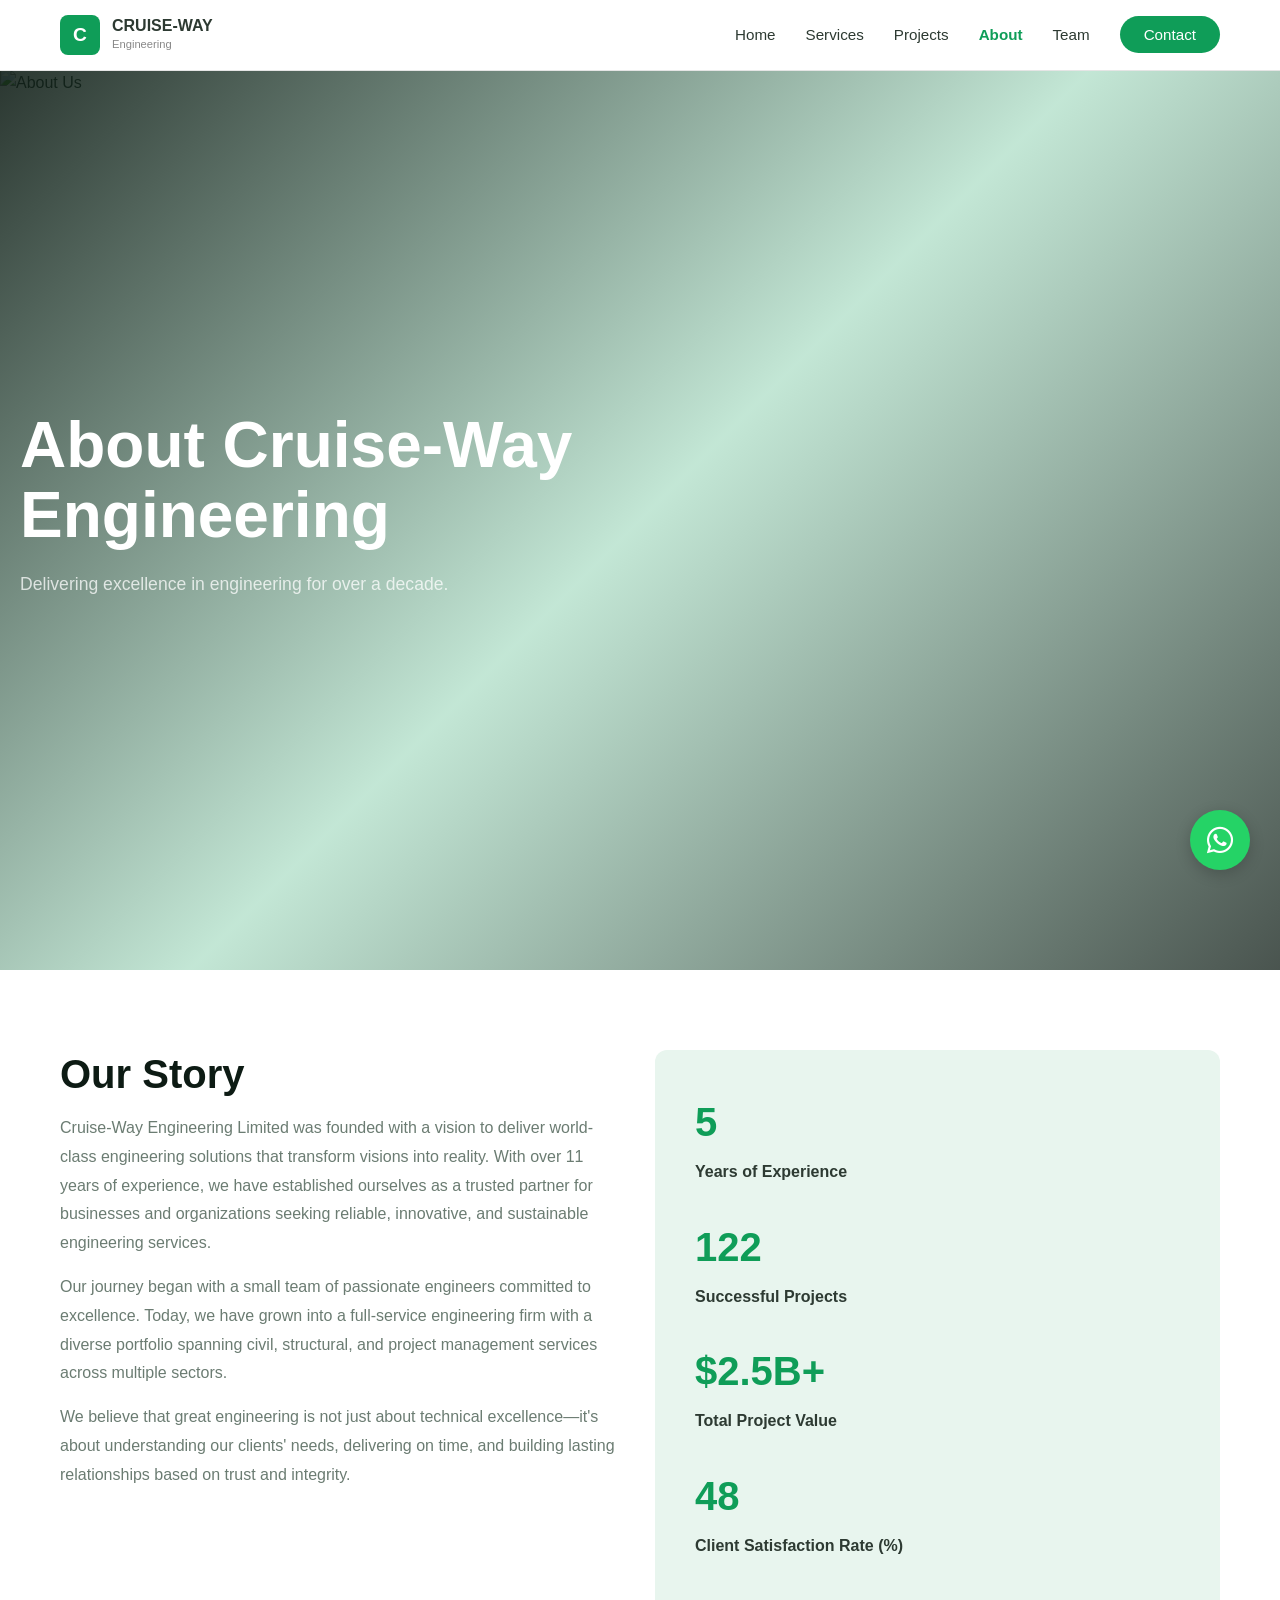
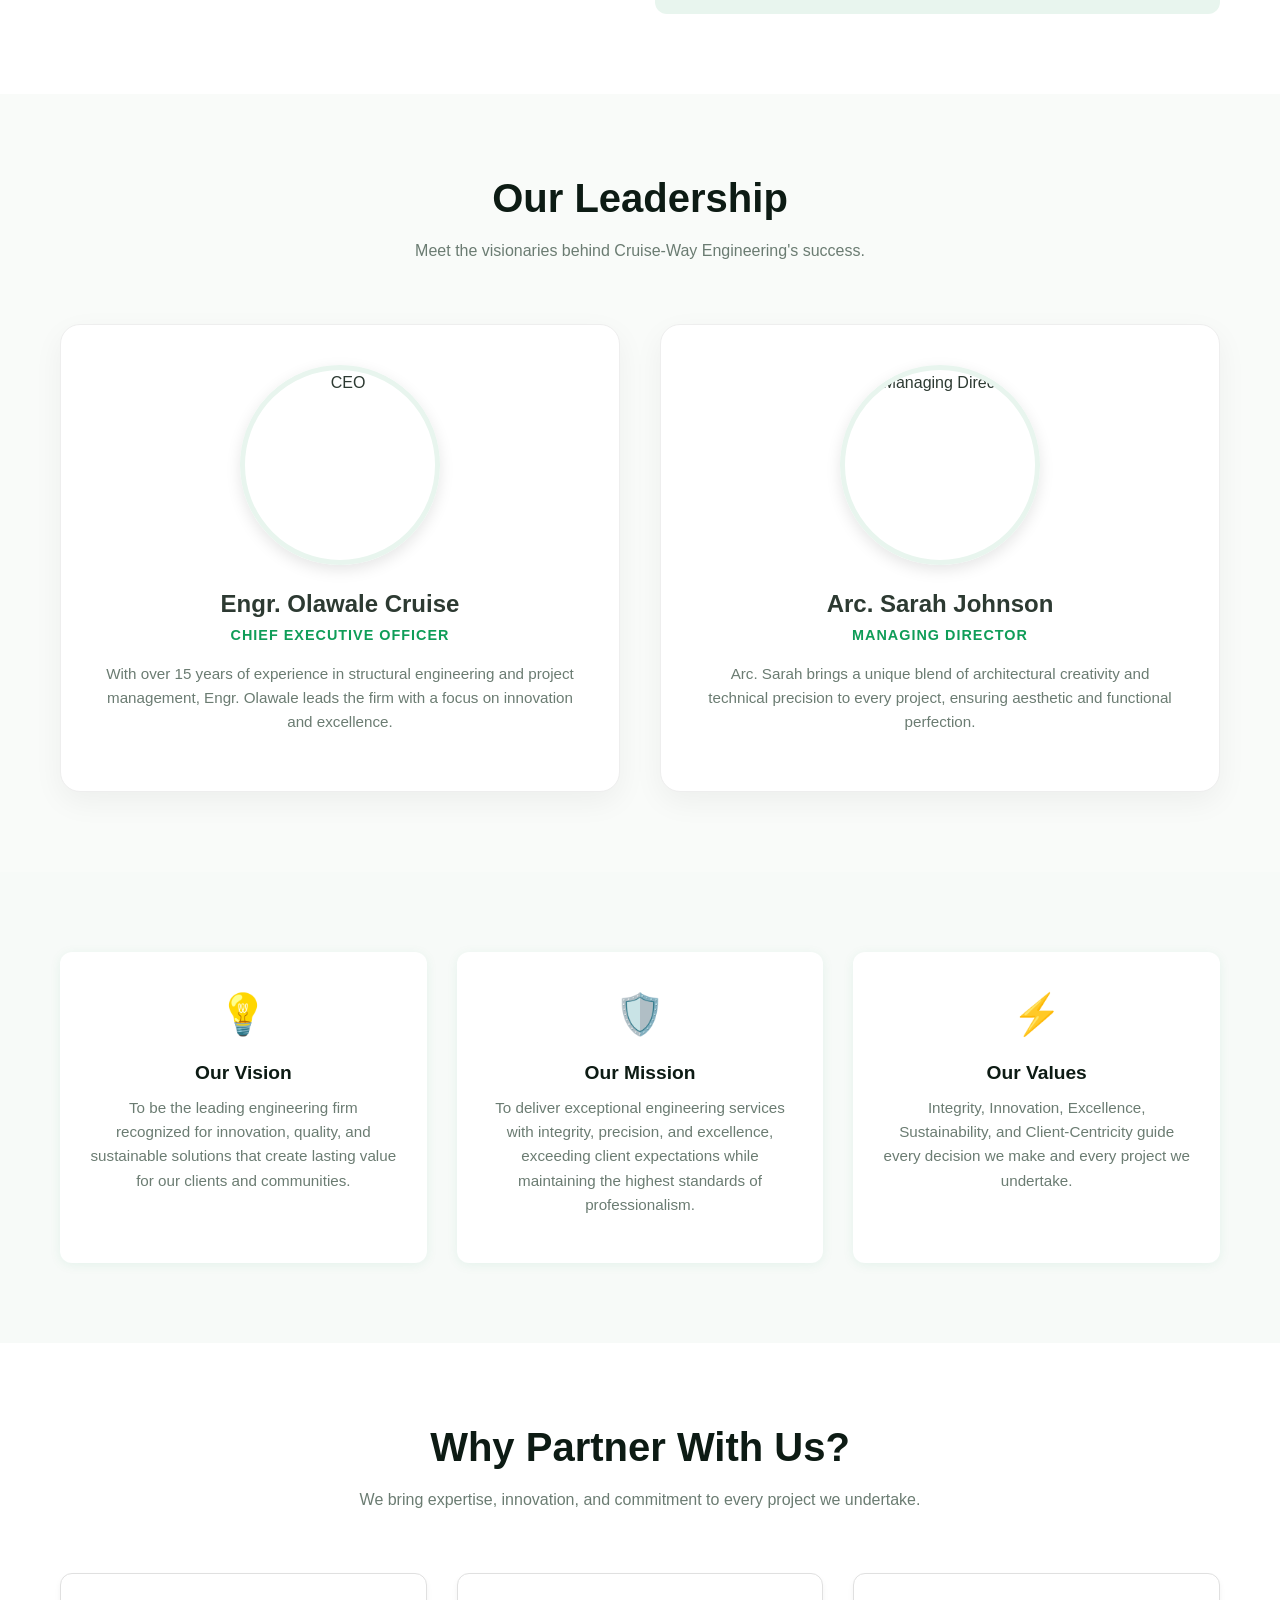
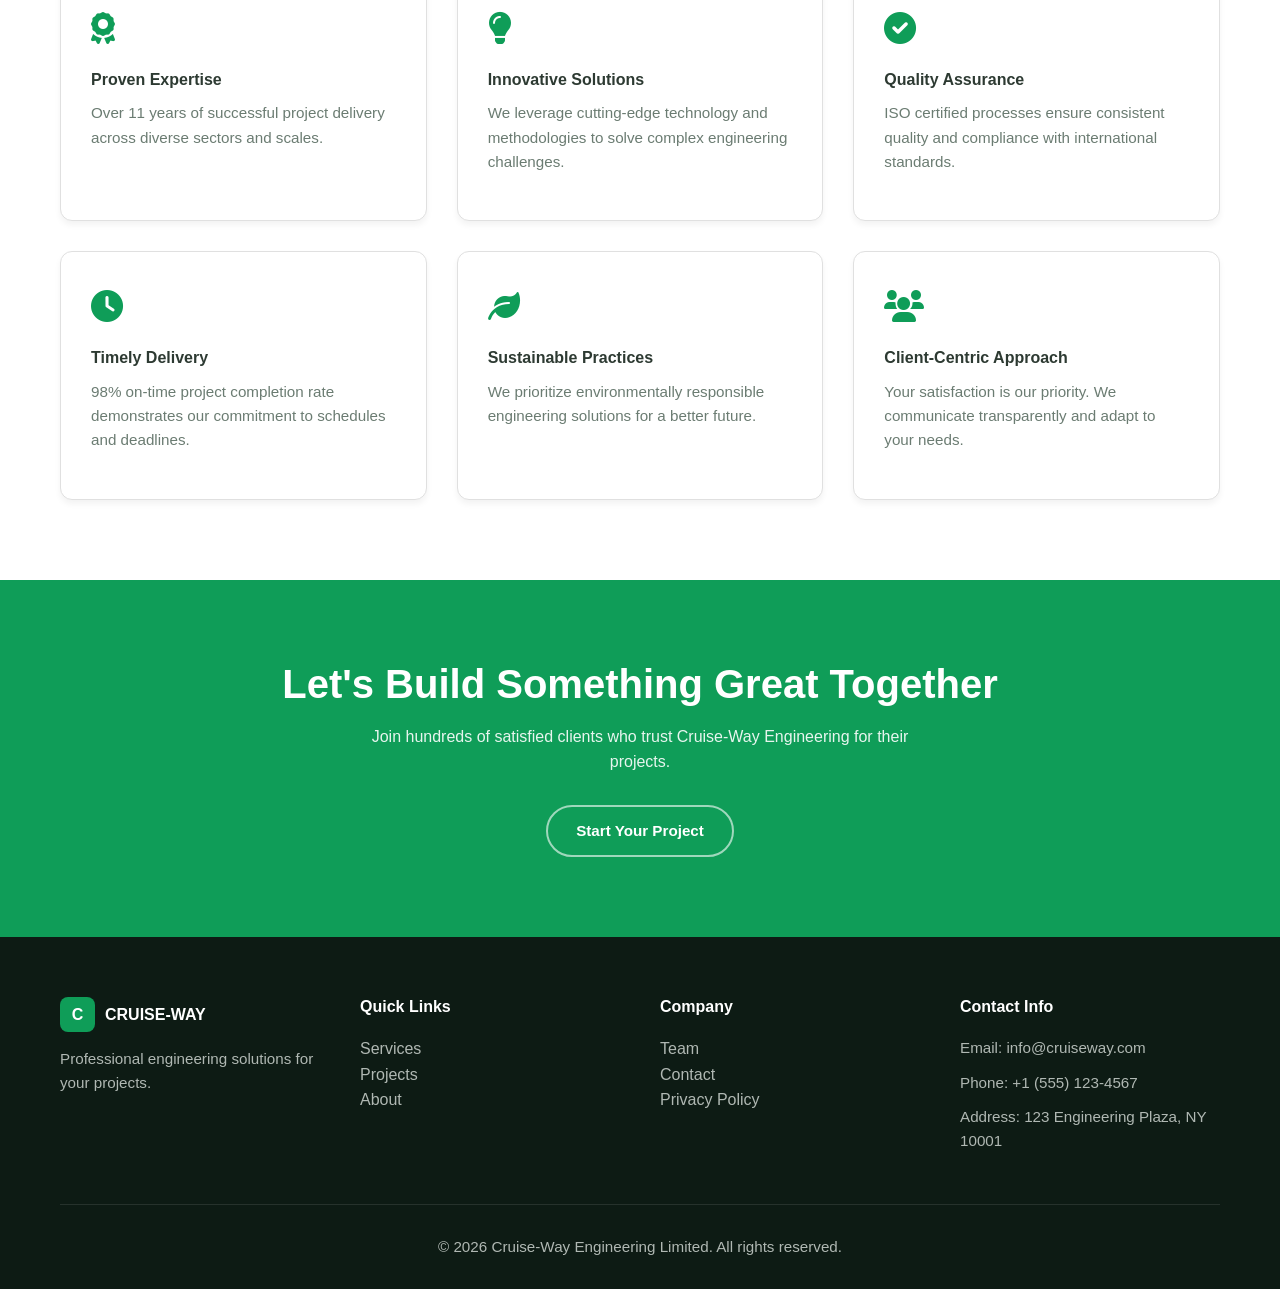
==== about.html @ f3ef209e "add all" ====
<!DOCTYPE html>
<html lang="en">
<head>
  <meta charset="UTF-8">
  <meta name="viewport" content="width=device-width, initial-scale=1.0">
  <title>About Us - Cruise-Way Engineering</title>
  <link rel="stylesheet" href="style.css">
  <link rel="stylesheet" href="https://cdnjs.cloudflare.com/ajax/libs/font-awesome/6.0.0/css/all.min.css">
</head>
<body>
  <!-- NAVIGATION -->
  <nav>
    <div class="nav-container">
      <a href="index.html" class="nav-logo">
        <div class="logo-icon">C</div>
        <div class="logo-text">
          <h1>CRUISE-WAY</h1>
          <p>Engineering</p>
        </div>
      </a>
      
      <ul class="nav-links">
        <li><a href="index.html">Home</a></li>
        <li><a href="services.html">Services</a></li>
        <li><a href="projects.html">Projects</a></li>
        <li><a href="about.html">About</a></li>
        <li><a href="team.html">Team</a></li>
        <li><a href="contact.html" class="nav-cta">Contact</a></li>
      </ul>
      
      <button class="hamburger" aria-label="Menu">
        <span></span>
        <span></span>
        <span></span>
      </button>
    </div>
  </nav>

  <!-- HERO SECTION -->
  <section class="hero">
    <div class="hero-bg">
      <img src="https://d2xsxph8kpxj0f.cloudfront.net/310519663644207465/RPS8XFUZNUNa3zuYyWGqnj/about-us-background-THTn2reFq2tScmkQJRFesG.webp" alt="About Us" class="hero-img">
      <div class="hero-overlay"></div>
    </div>
    
    <div class="hero-content animate-on-scroll fade-in">
      <h1 class="hero-title">About Cruise-Way Engineering</h1>
      <p class="hero-subtitle">Delivering excellence in engineering for over a decade.</p>
    </div>
  </section>

  <!-- COMPANY STORY -->
  <section class="bg-white">
    <div class="container">
      <div class="grid-2">
        <div class="animate-on-scroll slide-left">
          <h2 class="section-title">Our Story</h2>
          <p style="color: #6b7c72; line-height: 1.8; margin-bottom: 15px;">Cruise-Way Engineering Limited was founded with a vision to deliver world-class engineering solutions that transform visions into reality. With over 11 years of experience, we have established ourselves as a trusted partner for businesses and organizations seeking reliable, innovative, and sustainable engineering services.</p>
          
          <p style="color: #6b7c72; line-height: 1.8; margin-bottom: 15px;">Our journey began with a small team of passionate engineers committed to excellence. Today, we have grown into a full-service engineering firm with a diverse portfolio spanning civil, structural, and project management services across multiple sectors.</p>
          
          <p style="color: #6b7c72; line-height: 1.8;">We believe that great engineering is not just about technical excellence—it's about understanding our clients' needs, delivering on time, and building lasting relationships based on trust and integrity.</p>
        </div>
        
        <div class="animate-on-scroll slide-right" style="background-color: #e8f5ee; padding: 40px; border-radius: 12px;">
          <div style="margin-bottom: 30px;">
            <div class="counter" data-target="11" style="font-size: 2.5rem; font-weight: 900; color: #0f9d58; margin-bottom: 5px;">0</div>
            <p style="color: #2d3a32; font-weight: 600;">Years of Experience</p>
          </div>
          
          <div style="margin-bottom: 30px;">
            <div class="counter" data-target="250" style="font-size: 2.5rem; font-weight: 900; color: #0f9d58; margin-bottom: 5px;">0</div>
            <p style="color: #2d3a32; font-weight: 600;">Successful Projects</p>
          </div>
          
          <div style="margin-bottom: 30px;">
            <div style="font-size: 2.5rem; font-weight: 900; color: #0f9d58; margin-bottom: 5px;">$2.5B+</div>
            <p style="color: #2d3a32; font-weight: 600;">Total Project Value</p>
          </div>
          
          <div>
            <div class="counter" data-target="100" style="font-size: 2.5rem; font-weight: 900; color: #0f9d58; margin-bottom: 5px;">0</div>
            <p style="color: #2d3a32; font-weight: 600;">Client Satisfaction Rate (%)</p>
          </div>
        </div>
      </div>
    </div>
  </section>

  <!-- CEO SECTION -->
  <section class="ceo-section">
    <div class="container">
      <div class="section-header animate-on-scroll fade-in">
        <h2 class="section-title">Our Leadership</h2>
        <p class="section-desc">Meet the visionaries behind Cruise-Way Engineering's success.</p>
      </div>
      
      <div class="ceo-grid">
        <!-- CEO 1 -->
        <div class="ceo-card animate-on-scroll zoom-in">
          <div class="ceo-image-container">
            <img src="https://images.unsplash.com/photo-1560250097-0b93528c311a?w=400&q=80" alt="CEO">
          </div>
          <h3 class="ceo-name">Engr. Olawale Cruise</h3>
          <p class="ceo-title">Chief Executive Officer</p>
          <p class="ceo-bio">With over 15 years of experience in structural engineering and project management, Engr. Olawale leads the firm with a focus on innovation and excellence.</p>
        </div>
        
        <!-- CEO 2 / Managing Director -->
        <div class="ceo-card animate-on-scroll zoom-in">
          <div class="ceo-image-container">
            <img src="https://images.unsplash.com/photo-1573496359142-b8d87734a5a2?w=400&q=80" alt="Managing Director">
          </div>
          <h3 class="ceo-name">Arc. Sarah Johnson</h3>
          <p class="ceo-title">Managing Director</p>
          <p class="ceo-bio">Arc. Sarah brings a unique blend of architectural creativity and technical precision to every project, ensuring aesthetic and functional perfection.</p>
        </div>
      </div>
    </div>
  </section>

  <!-- MISSION & VISION -->
  <section class="bg-light">
    <div class="container">
      <div class="grid-3">
        <div class="card animate-on-scroll fade-in">
          <div style="padding: 30px; text-align: center;">
            <div style="font-size: 2.5rem; margin-bottom: 15px;">💡</div>
            <h3 class="card-title">Our Vision</h3>
            <p class="card-text">To be the leading engineering firm recognized for innovation, quality, and sustainable solutions that create lasting value for our clients and communities.</p>
          </div>
        </div>
        
        <div class="card animate-on-scroll fade-in">
          <div style="padding: 30px; text-align: center;">
            <div style="font-size: 2.5rem; margin-bottom: 15px;">🛡️</div>
            <h3 class="card-title">Our Mission</h3>
            <p class="card-text">To deliver exceptional engineering services with integrity, precision, and excellence, exceeding client expectations while maintaining the highest standards of professionalism.</p>
          </div>
        </div>
        
        <div class="card animate-on-scroll fade-in">
          <div style="padding: 30px; text-align: center;">
            <div style="font-size: 2.5rem; margin-bottom: 15px;">⚡</div>
            <h3 class="card-title">Our Values</h3>
            <p class="card-text">Integrity, Innovation, Excellence, Sustainability, and Client-Centricity guide every decision we make and every project we undertake.</p>
          </div>
        </div>
      </div>
    </div>
  </section>

  <!-- WHY PARTNER WITH US -->
  <section class="bg-white">
    <div class="container">
      <div class="section-header animate-on-scroll fade-in">
        <h2 class="section-title">Why Partner With Us?</h2>
        <p class="section-desc">We bring expertise, innovation, and commitment to every project we undertake.</p>
      </div>
      
      <div class="grid-3">
        <div class="partner-card animate-on-scroll fade-in">
          <div class="partner-icon"><i class="fas fa-award"></i></div>
          <h4 style="font-weight: 600; margin-bottom: 12px;">Proven Expertise</h4>
          <p style="color: #6b7c72; font-size: 0.95rem;">Over 11 years of successful project delivery across diverse sectors and scales.</p>
        </div>
        
        <div class="partner-card animate-on-scroll fade-in">
          <div class="partner-icon"><i class="fas fa-lightbulb"></i></div>
          <h4 style="font-weight: 600; margin-bottom: 12px;">Innovative Solutions</h4>
          <p style="color: #6b7c72; font-size: 0.95rem;">We leverage cutting-edge technology and methodologies to solve complex engineering challenges.</p>
        </div>
        
        <div class="partner-card animate-on-scroll fade-in">
          <div class="partner-icon"><i class="fas fa-check-circle"></i></div>
          <h4 style="font-weight: 600; margin-bottom: 12px;">Quality Assurance</h4>
          <p style="color: #6b7c72; font-size: 0.95rem;">ISO certified processes ensure consistent quality and compliance with international standards.</p>
        </div>
        
        <div class="partner-card animate-on-scroll fade-in">
          <div class="partner-icon"><i class="fas fa-clock"></i></div>
          <h4 style="font-weight: 600; margin-bottom: 12px;">Timely Delivery</h4>
          <p style="color: #6b7c72; font-size: 0.95rem;">98% on-time project completion rate demonstrates our commitment to schedules and deadlines.</p>
        </div>
        
        <div class="partner-card animate-on-scroll fade-in">
          <div class="partner-icon"><i class="fas fa-leaf"></i></div>
          <h4 style="font-weight: 600; margin-bottom: 12px;">Sustainable Practices</h4>
          <p style="color: #6b7c72; font-size: 0.95rem;">We prioritize environmentally responsible engineering solutions for a better future.</p>
        </div>
        
        <div class="partner-card animate-on-scroll fade-in">
          <div class="partner-icon"><i class="fas fa-users"></i></div>
          <h4 style="font-weight: 600; margin-bottom: 12px;">Client-Centric Approach</h4>
          <p style="color: #6b7c72; font-size: 0.95rem;">Your satisfaction is our priority. We communicate transparently and adapt to your needs.</p>
        </div>
      </div>
    </div>
  </section>

  <!-- CTA SECTION -->
  <section class="bg-green text-white">
    <div class="container text-center animate-on-scroll zoom-in">
      <h2 class="section-title" style="color: #ffffff;">Let's Build Something Great Together</h2>
      <p class="section-desc" style="color: rgba(255, 255, 255, 0.9); margin-bottom: 30px;">Join hundreds of satisfied clients who trust Cruise-Way Engineering for their projects.</p>
      <a href="contact.html" class="btn btn-outline">Start Your Project</a>
    </div>
  </section>

  <!-- FOOTER -->
  <footer>
    <div class="container">
      <div class="footer-grid">
        <div>
          <div style="display: flex; align-items: center; gap: 10px; margin-bottom: 15px;">
            <div class="logo-icon" style="width: 35px; height: 35px; font-size: 1rem;">C</div>
            <span style="font-weight: 700; color: #ffffff;">CRUISE-WAY</span>
          </div>
          <p>Professional engineering solutions for your projects.</p>
        </div>
        
        <div>
          <h4>Quick Links</h4>
          <ul style="list-style: none;">
            <li><a href="services.html">Services</a></li>
            <li><a href="projects.html">Projects</a></li>
            <li><a href="about.html">About</a></li>
          </ul>
        </div>
        
        <div>
          <h4>Company</h4>
          <ul style="list-style: none;">
            <li><a href="team.html">Team</a></li>
            <li><a href="contact.html">Contact</a></li>
            <li><a href="#">Privacy Policy</a></li>
          </ul>
        </div>
        
        <div>
          <h4>Contact Info</h4>
          <p>Email: info@cruiseway.com</p>
          <p>Phone: +1 (555) 123-4567</p>
          <p>Address: 123 Engineering Plaza, NY 10001</p>
        </div>
      </div>
      
      <div class="footer-divider">
        <p>&copy; 2026 Cruise-Way Engineering Limited. All rights reserved.</p>
      </div>
    </div>
  </footer>

  <!-- WhatsApp Floating Button -->
  <a href="https://wa.me/2348000000000" class="whatsapp-float" target="_blank">
    <i class="fab fa-whatsapp"></i>
  </a>

  <script src="script.js"></script>
</body>
</html>
---- style.css ----
/* ========================================
   CRUISE-WAY ENGINEERING - MAIN STYLESHEET
   Responsive Design - No :root selectors
   ======================================== */

* {
  margin: 0;
  padding: 0;
  box-sizing: border-box;
}

html {
  scroll-behavior: smooth;
  font-size: 16px;
}

body {
  font-family: 'Segoe UI', Tahoma, Geneva, Verdana, sans-serif;
  color: #2d3a32;
  background-color: #ffffff;
  line-height: 1.6;
  overflow-x: hidden;
}

/* ========================================
   TYPOGRAPHY
   ======================================== */

h1, h2, h3, h4, h5, h6 {
  font-weight: 700;
  line-height: 1.2;
}

h1 {
  font-size: 3.5rem;
}

h2 {
  font-size: 2.5rem;
}

h3 {
  font-size: 1.5rem;
}

p {
  margin-bottom: 1rem;
}

a {
  text-decoration: none;
  color: inherit;
  transition: color 0.3s ease;
}

/* ========================================
   RESPONSIVE TYPOGRAPHY
   ======================================== */

@media (max-width: 768px) {
  h1 {
    font-size: 2.5rem;
  }
  
  h2 {
    font-size: 1.8rem;
  }
  
  h3 {
    font-size: 1.2rem;
  }
}

@media (max-width: 480px) {
  h1 {
    font-size: 1.8rem;
  }
  
  h2 {
    font-size: 1.4rem;
  }
  
  h3 {
    font-size: 1rem;
  }
}

/* ========================================
   CONTAINER & LAYOUT
   ======================================== */

.container {
  max-width: 1200px;
  margin: 0 auto;
  padding: 0 20px;
}

@media (max-width: 768px) {
  .container {
    padding: 0 15px;
  }
}

@media (max-width: 480px) {
  .container {
    padding: 0 10px;
  }
}

/* ========================================
   NAVIGATION
   ======================================== */

nav {
  position: fixed;
  top: 0;
  left: 0;
  right: 0;
  z-index: 1000;
  background-color: rgba(255, 255, 255, 0.95);
  backdrop-filter: blur(10px);
  border-bottom: 1px solid #e5e5e5;
  padding: 0;
}

.nav-container {
  max-width: 1200px;
  margin: 0 auto;
  padding: 0 20px;
  display: flex;
  justify-content: space-between;
  align-items: center;
  height: 70px;
}

.nav-logo {
  display: flex;
  align-items: center;
  gap: 12px;
  cursor: pointer;
  text-decoration: none;
  color: inherit;
}

.logo-icon {
  width: 40px;
  height: 40px;
  background-color: #0f9d58;
  color: #ffffff;
  border-radius: 8px;
  display: flex;
  align-items: center;
  justify-content: center;
  font-weight: 900;
  font-size: 1.2rem;
}

.logo-text h1 {
  font-size: 1rem;
  margin: 0;
  font-weight: 700;
  color: #2d3a32;
}

.logo-text p {
  font-size: 0.7rem;
  margin: 0;
  color: #888;
}

.nav-links {
  display: flex;
  align-items: center;
  gap: 30px;
  list-style: none;
}

.nav-links a {
  color: #2d3a32;
  font-weight: 500;
  font-size: 0.95rem;
  transition: color 0.3s ease;
}

.nav-links a:hover {
  color: #0f9d58;
}

.nav-links a.active {
  color: #0f9d58;
  font-weight: 600;
}

.nav-cta {
  background-color: #0f9d58;
  color: #ffffff !important;
  padding: 10px 24px;
  border-radius: 50px;
  font-weight: 600;
  transition: background-color 0.3s ease;
}

.nav-cta:hover {
  background-color: #0b7a44;
}

.hamburger {
  display: none;
  flex-direction: column;
  gap: 5px;
  background: none;
  border: none;
  cursor: pointer;
  padding: 8px;
}

.hamburger span {
  width: 24px;
  height: 2px;
  background-color: #2d3a32;
  border-radius: 2px;
  transition: all 0.3s ease;
}

.hamburger.active span:nth-child(1) {
  transform: rotate(45deg) translate(8px, 8px);
}

.hamburger.active span:nth-child(2) {
  opacity: 0;
}

.hamburger.active span:nth-child(3) {
  transform: rotate(-45deg) translate(7px, -7px);
}

@media (max-width: 768px) {
  .nav-links {
    display: none;
    position: absolute;
    top: 70px;
    left: 0;
    right: 0;
    flex-direction: column;
    gap: 0;
    background-color: #ffffff;
    border-bottom: 1px solid #e5e5e5;
    padding: 20px;
  }
  
  .nav-links.active {
    display: flex;
  }
  
  .nav-links a {
    padding: 12px 0;
    border-bottom: 1px solid #f0f0f0;
  }
  
  .hamburger {
    display: flex;
  }
  
  .nav-container {
    padding: 0 15px;
  }
}

/* ========================================
   BUTTONS
   ======================================== */

.btn {
  display: inline-flex;
  align-items: center;
  justify-content: center;
  gap: 8px;
  padding: 12px 28px;
  border-radius: 50px;
  font-weight: 600;
  font-size: 0.95rem;
  border: none;
  cursor: pointer;
  transition: all 0.3s ease;
  text-decoration: none;
}

.btn-primary {
  background-color: #0f9d58;
  color: #ffffff;
  box-shadow: 0 4px 15px rgba(15, 157, 88, 0.3);
}

.btn-primary:hover {
  background-color: #0b7a44;
  transform: translateY(-2px);
  box-shadow: 0 6px 20px rgba(15, 157, 88, 0.4);
}

.btn-outline {
  background-color: transparent;
  color: #ffffff;
  border: 2px solid rgba(255, 255, 255, 0.6);
}

.btn-outline:hover {
  background-color: rgba(255, 255, 255, 0.1);
  border-color: #ffffff;
  transform: translateY(-2px);
}

.btn-secondary {
  background-color: #f0f0f0;
  color: #2d3a32;
}

.btn-secondary:hover {
  background-color: #e0e0e0;
  transform: translateY(-2px);
}

@media (max-width: 480px) {
  .btn {
    padding: 10px 20px;
    font-size: 0.9rem;
  }
}

/* ========================================
   HERO SECTION
   ======================================== */

.hero {
  position: relative;
  min-height: 100vh;
  display: flex;
  align-items: center;
  overflow: hidden;
  margin-top: 70px;
}

.hero-bg {
  position: absolute;
  top: 0;
  left: 0;
  right: 0;
  bottom: 0;
  z-index: 0;
}

.hero-img {
  width: 100%;
  height: 100%;
  object-fit: cover;
  object-position: center;
}

.hero-overlay {
  position: absolute;
  top: 0;
  left: 0;
  right: 0;
  bottom: 0;
  background: linear-gradient(135deg, rgba(13, 27, 20, 0.88) 0%, rgba(15, 157, 88, 0.25) 50%, rgba(13, 27, 20, 0.75) 100%);
  z-index: 1;
}

.hero-content {
  position: relative;
  z-index: 2;
  max-width: 700px;
  padding: 60px 20px;
  animation: fadeUp 0.8s ease both;
}

@keyframes fadeUp {
  from {
    opacity: 0;
    transform: translateY(30px);
  }
  to {
    opacity: 1;
    transform: translateY(0);
  }
}

.hero-badge {
  display: inline-block;
  background-color: rgba(15, 157, 88, 0.25);
  border: 1px solid rgba(15, 157, 88, 0.4);
  color: #7de8b1;
  font-size: 0.8rem;
  font-weight: 600;
  letter-spacing: 0.1em;
  text-transform: uppercase;
  padding: 8px 18px;
  border-radius: 50px;
  margin-bottom: 20px;
}

.hero-title {
  font-size: 4rem;
  font-weight: 900;
  color: #ffffff;
  line-height: 1.1;
  margin-bottom: 20px;
}

.hero-title .accent {
  color: #0f9d58;
}

.hero-subtitle {
  font-size: 1.1rem;
  color: rgba(255, 255, 255, 0.75);
  max-width: 520px;
  margin-bottom: 30px;
  line-height: 1.7;
}

.hero-actions {
  display: flex;
  gap: 16px;
  flex-wrap: wrap;
  margin-bottom: 50px;
}

.hero-stats {
  display: flex;
  gap: 40px;
  flex-wrap: wrap;
  padding-top: 30px;
  border-top: 1px solid rgba(255, 255, 255, 0.2);
}

.stat {
  text-align: center;
}

.stat-num {
  display: block;
  font-size: 2rem;
  font-weight: 700;
  color: #ffffff;
  margin-bottom: 5px;
}

.stat-label {
  font-size: 0.75rem;
  color: rgba(255, 255, 255, 0.55);
  text-transform: uppercase;
  letter-spacing: 0.08em;
}

@media (max-width: 768px) {
  .hero {
    min-height: 80vh;
  }
  
  .hero-title {
    font-size: 2.5rem;
  }
  
  .hero-subtitle {
    font-size: 1rem;
  }
  
  .hero-content {
    padding: 40px 20px;
  }
  
  .hero-stats {
    gap: 30px;
  }
}

@media (max-width: 480px) {
  .hero {
    min-height: 70vh;
  }
  
  .hero-title {
    font-size: 1.8rem;
  }
  
  .hero-subtitle {
    font-size: 0.95rem;
  }
  
  .hero-content {
    padding: 30px 15px;
  }
  
  .hero-actions {
    flex-direction: column;
  }
  
  .btn {
    width: 100%;
  }
  
  .hero-stats {
    flex-direction: column;
    gap: 20px;
  }
}

/* ========================================
   SECTIONS
   ======================================== */

section {
  padding: 80px 0;
}

@media (max-width: 768px) {
  section {
    padding: 60px 0;
  }
}

@media (max-width: 480px) {
  section {
    padding: 40px 0;
  }
}

.section-header {
  text-align: center;
  margin-bottom: 60px;
}

.section-tag {
  display: inline-block;
  background-color: #e8f5ee;
  color: #0f9d58;
  font-weight: 600;
  font-size: 0.8rem;
  letter-spacing: 0.12em;
  text-transform: uppercase;
  padding: 6px 16px;
  border-radius: 50px;
  margin-bottom: 16px;
}

.section-title {
  font-size: 2.5rem;
  color: #0d1b14;
  margin-bottom: 16px;
}

.section-desc {
  font-size: 1rem;
  color: #6b7c72;
  max-width: 600px;
  margin: 0 auto;
}

.section-light .section-tag {
  background-color: rgba(15, 157, 88, 0.2);
  color: #7de8b1;
}

.section-light .section-title {
  color: #ffffff;
}

.section-light .section-desc {
  color: rgba(255, 255, 255, 0.7);
}

/* ========================================
   GRID LAYOUTS
   ======================================== */

.grid-2 {
  display: grid;
  grid-template-columns: repeat(2, 1fr);
  gap: 30px;
}

.grid-3 {
  display: grid;
  grid-template-columns: repeat(3, 1fr);
  gap: 30px;
}

.grid-4 {
  display: grid;
  grid-template-columns: repeat(4, 1fr);
  gap: 30px;
}

@media (max-width: 1024px) {
  .grid-4 {
    grid-template-columns: repeat(2, 1fr);
  }
}

@media (max-width: 768px) {
  .grid-2,
  .grid-3,
  .grid-4 {
    grid-template-columns: 1fr;
    gap: 20px;
  }
}

/* ========================================
   CARDS
   ======================================== */

.card {
  background-color: #ffffff;
  border-radius: 12px;
  overflow: hidden;
  box-shadow: 0 2px 12px rgba(15, 157, 88, 0.08);
  transition: all 0.3s ease;
}

.card:hover {
  box-shadow: 0 8px 32px rgba(15, 157, 88, 0.14);
  transform: translateY(-6px);
}

.card-image {
  width: 100%;
  height: 220px;
  object-fit: cover;
  transition: transform 0.6s ease;
}

.card:hover .card-image {
  transform: scale(1.07);
}

.card-body {
  padding: 28px;
}

.card-title {
  font-size: 1.2rem;
  font-weight: 700;
  color: #0d1b14;
  margin-bottom: 12px;
}

.card-text {
  font-size: 0.95rem;
  color: #6b7c72;
  line-height: 1.6;
  margin-bottom: 16px;
}

.card-link {
  display: inline-flex;
  align-items: center;
  gap: 8px;
  color: #0f9d58;
  font-weight: 600;
  font-size: 0.9rem;
  transition: gap 0.3s ease;
}

.card-link:hover {
  gap: 12px;
}

/* ========================================
   BACKGROUND COLORS
   ======================================== */

.bg-light {
  background-color: #f7faf8;
}

.bg-white {
  background-color: #ffffff;
}

.bg-dark {
  background-color: #0d1b14;
}

.bg-green {
  background-color: #0f9d58;
}

.bg-green-light {
  background-color: #e8f5ee;
}

.text-white {
  color: #ffffff;
}

.text-dark {
  color: #0d1b14;
}

.text-green {
  color: #0f9d58;
}

/* ========================================
   FOOTER
   ======================================== */

footer {
  background-color: #0d1b14;
  color: #b0b8b3;
  padding: 60px 0 20px;
}

footer h4 {
  color: #ffffff;
  font-size: 1rem;
  margin-bottom: 20px;
}

footer a {
  color: #b0b8b3;
  transition: color 0.3s ease;
}

footer a:hover {
  color: #0f9d58;
}

footer p {
  margin-bottom: 10px;
  font-size: 0.95rem;
}

.footer-grid {
  display: grid;
  grid-template-columns: repeat(4, 1fr);
  gap: 40px;
  margin-bottom: 40px;
}

.footer-divider {
  border-top: 1px solid rgba(255, 255, 255, 0.1);
  padding-top: 30px;
  text-align: center;
  font-size: 0.9rem;
}

@media (max-width: 768px) {
  .footer-grid {
    grid-template-columns: repeat(2, 1fr);
    gap: 30px;
  }
}

@media (max-width: 480px) {
  .footer-grid {
    grid-template-columns: 1fr;
    gap: 20px;
  }
}

/* ========================================
   UTILITY CLASSES
   ======================================== */

.mt-20 { margin-top: 20px; }
.mt-40 { margin-top: 40px; }
.mt-60 { margin-top: 60px; }

.mb-20 { margin-bottom: 20px; }
.mb-40 { margin-bottom: 40px; }
.mb-60 { margin-bottom: 60px; }

.pt-20 { padding-top: 20px; }
.pt-40 { padding-top: 40px; }

.pb-20 { padding-bottom: 20px; }
.pb-40 { padding-bottom: 40px; }

.text-center { text-align: center; }
.text-left { text-align: left; }
.text-right { text-align: right; }

.flex { display: flex; }
.flex-center { display: flex; align-items: center; justify-content: center; }
.flex-between { display: flex; align-items: center; justify-content: space-between; }
.flex-column { display: flex; flex-direction: column; }

.gap-10 { gap: 10px; }
.gap-20 { gap: 20px; }
.gap-30 { gap: 30px; }

.rounded { border-radius: 8px; }
.rounded-full { border-radius: 50px; }

.shadow { box-shadow: 0 2px 8px rgba(0, 0, 0, 0.1); }
.shadow-lg { box-shadow: 0 10px 30px rgba(0, 0, 0, 0.15); }

/* ========================================
   ANIMATIONS
   ======================================== */

@keyframes slideIn {
  from {
    opacity: 0;
    transform: translateX(-30px);
  }
  to {
    opacity: 1;
    transform: translateX(0);
  }
}

@keyframes slideInUp {
  from {
    opacity: 0;
    transform: translateY(30px);
  }
  to {
    opacity: 1;
    transform: translateY(0);
  }
}

@keyframes pulse {
  0%, 100% {
    opacity: 1;
  }
  50% {
    opacity: 0.5;
  }
}

.animate-slideIn {
  animation: slideIn 0.6s ease;
}

.animate-slideInUp {
  animation: slideInUp 0.6s ease;
}

.animate-pulse {
  animation: pulse 2s infinite;
}

/* ========================================
   FORM STYLES
   ======================================== */

input, textarea, select {
  width: 100%;
  padding: 12px 16px;
  border: 1px solid #d0d0d0;
  border-radius: 8px;
  font-family: inherit;
  font-size: 1rem;
  transition: border-color 0.3s ease;
}

input:focus, textarea:focus, select:focus {
  outline: none;
  border-color: #0f9d58;
  box-shadow: 0 0 0 3px rgba(15, 157, 88, 0.1);
}

label {
  display: block;
  font-weight: 600;
  color: #2d3a32;
  margin-bottom: 8px;
}

.form-group {
  margin-bottom: 20px;
}

/* ========================================
   RESPONSIVE IMAGES
   ======================================== */

img {
  max-width: 100%;
  height: auto;
  display: block;
}

/* ========================================
   SCROLLBAR STYLING
   ======================================== */

::-webkit-scrollbar {
  width: 10px;
}

::-webkit-scrollbar-track {
  background: #f1f1f1;
}

::-webkit-scrollbar-thumb {
  background: #0f9d58;
  border-radius: 5px;
}

::-webkit-scrollbar-thumb:hover {
  background: #0b7a44;
}

/* ========================================
   NEW ANIMATIONS & ENHANCEMENTS
   ======================================== */

.animate-on-scroll {
  opacity: 0;
  transition: all 0.8s cubic-bezier(0.4, 0, 0.2, 1);
}

.fade-in {
  transform: translateY(20px);
}

.fade-in.appear {
  opacity: 1;
  transform: translateY(0);
}

.slide-left {
  transform: translateX(-50px);
}

.slide-left.appear {
  opacity: 1;
  transform: translateX(0);
}

.slide-right {
  transform: translateX(50px);
}

.slide-right.appear {
  opacity: 1;
  transform: translateX(0);
}

.zoom-in {
  transform: scale(0.9);
}

.zoom-in.appear {
  opacity: 1;
  transform: scale(1);
}

/* Partner Card Enhancements */
.partner-card {
  background: #ffffff;
  border: 1px solid #e0e0e0;
  border-radius: 12px;
  padding: 30px;
  transition: all 0.3s ease;
  box-shadow: 0 4px 6px rgba(0, 0, 0, 0.05);
  height: 100%;
}

.partner-card:hover {
  transform: translateY(-10px);
  box-shadow: 0 15px 30px rgba(15, 157, 88, 0.15);
  border-color: #0f9d58;
}

.partner-icon {
  font-size: 2rem;
  color: #0f9d58;
  margin-bottom: 15px;
  display: inline-block;
}

/* CEO Section Styles */
.ceo-section {
  padding: 80px 0;
  background-color: #f9fbf9;
}

.ceo-grid {
  display: grid;
  grid-template-columns: repeat(auto-fit, minmax(300px, 1fr));
  gap: 40px;
  margin-top: 40px;
}

.ceo-card {
  text-align: center;
  background: #fff;
  padding: 40px;
  border-radius: 20px;
  box-shadow: 0 10px 30px rgba(0,0,0,0.05);
  border: 1px solid #eee;
}

.ceo-image-container {
  width: 200px;
  height: 200px;
  margin: 0 auto 25px;
  border-radius: 50%;
  overflow: hidden;
  border: 5px solid #e8f5ee;
  box-shadow: 0 5px 15px rgba(0,0,0,0.1);
}

.ceo-image-container img {
  width: 100%;
  height: 100%;
  object-fit: cover;
}

.ceo-name {
  font-size: 1.5rem;
  color: #2d3a32;
  margin-bottom: 5px;
}

.ceo-title {
  color: #0f9d58;
  font-weight: 600;
  text-transform: uppercase;
  font-size: 0.9rem;
  letter-spacing: 1px;
  margin-bottom: 15px;
}

.ceo-bio {
  color: #6b7c72;
  font-size: 0.95rem;
  line-height: 1.6;
}

/* WhatsApp Button */
.whatsapp-float {
  position: fixed;
  bottom: 30px;
  right: 30px;
  background-color: #25d366;
  color: #fff;
  width: 60px;
  height: 60px;
  border-radius: 50%;
  display: flex;
  align-items: center;
  justify-content: center;
  font-size: 30px;
  box-shadow: 0 4px 15px rgba(0,0,0,0.2);
  z-index: 1000;
  transition: all 0.3s ease;
}

.whatsapp-float:hover {
  transform: scale(1.1);
  background-color: #128c7e;
  color: #fff;
}

/* ========================================
   FAQ & TESTIMONIALS
   ======================================== */

/* Testimonials */
.testimonials-section {
  padding: 80px 0;
  background-color: #f9fbf9;
}

.testimonial-grid {
  display: grid;
  grid-template-columns: repeat(auto-fit, minmax(300px, 1fr));
  gap: 30px;
  margin-top: 40px;
}

.testimonial-card {
  background: #fff;
  padding: 40px;
  border-radius: 15px;
  box-shadow: 0 10px 30px rgba(0,0,0,0.05);
  border: 1px solid #eee;
  position: relative;
  transition: transform 0.3s ease;
}

.testimonial-card:hover {
  transform: translateY(-5px);
}

.testimonial-quote {
  font-size: 1.1rem;
  color: #6b7c72;
  font-style: italic;
  margin-bottom: 25px;
  line-height: 1.7;
}

.testimonial-author {
  display: flex;
  align-items: center;
  gap: 15px;
}

.author-img {
  width: 50px;
  height: 50px;
  border-radius: 50%;
  object-fit: cover;
}

.author-info h4 {
  font-size: 1rem;
  color: #2d3a32;
  margin-bottom: 2px;
}

.author-info p {
  font-size: 0.85rem;
  color: #0f9d58;
  margin: 0;
}

/* FAQ Section */
.faq-section {
  padding: 80px 0;
  background-color: #ffffff;
}

.faq-container {
  max-width: 800px;
  margin: 40px auto 0;
}

.faq-item {
  margin-bottom: 15px;
  border: 1px solid #e8f5ee;
  border-radius: 10px;
  overflow: hidden;
}

.faq-question {
  width: 100%;
  padding: 20px 25px;
  background: #fff;
  border: none;
  display: flex;
  justify-content: space-between;
  align-items: center;
  cursor: pointer;
  text-align: left;
  font-weight: 600;
  font-size: 1.1rem;
  color: #2d3a32;
  transition: background 0.3s ease;
}

.faq-question:hover {
  background: #f9fbf9;
}

.faq-question i {
  color: #0f9d58;
  transition: transform 0.3s ease;
}

.faq-question.active i {
  transform: rotate(180deg);
}

.faq-answer {
  max-height: 0;
  overflow: hidden;
  transition: max-height 0.3s ease-out;
  background: #fff;
}

.faq-answer p {
  padding: 0 25px 20px;
  color: #6b7c72;
  margin: 0;
  line-height: 1.6;
}

@media (max-width: 768px) {
  .testimonial-grid {
    grid-template-columns: 1fr;
  }
  
  .faq-question {
    font-size: 1rem;
    padding: 15px 20px;
  }
}
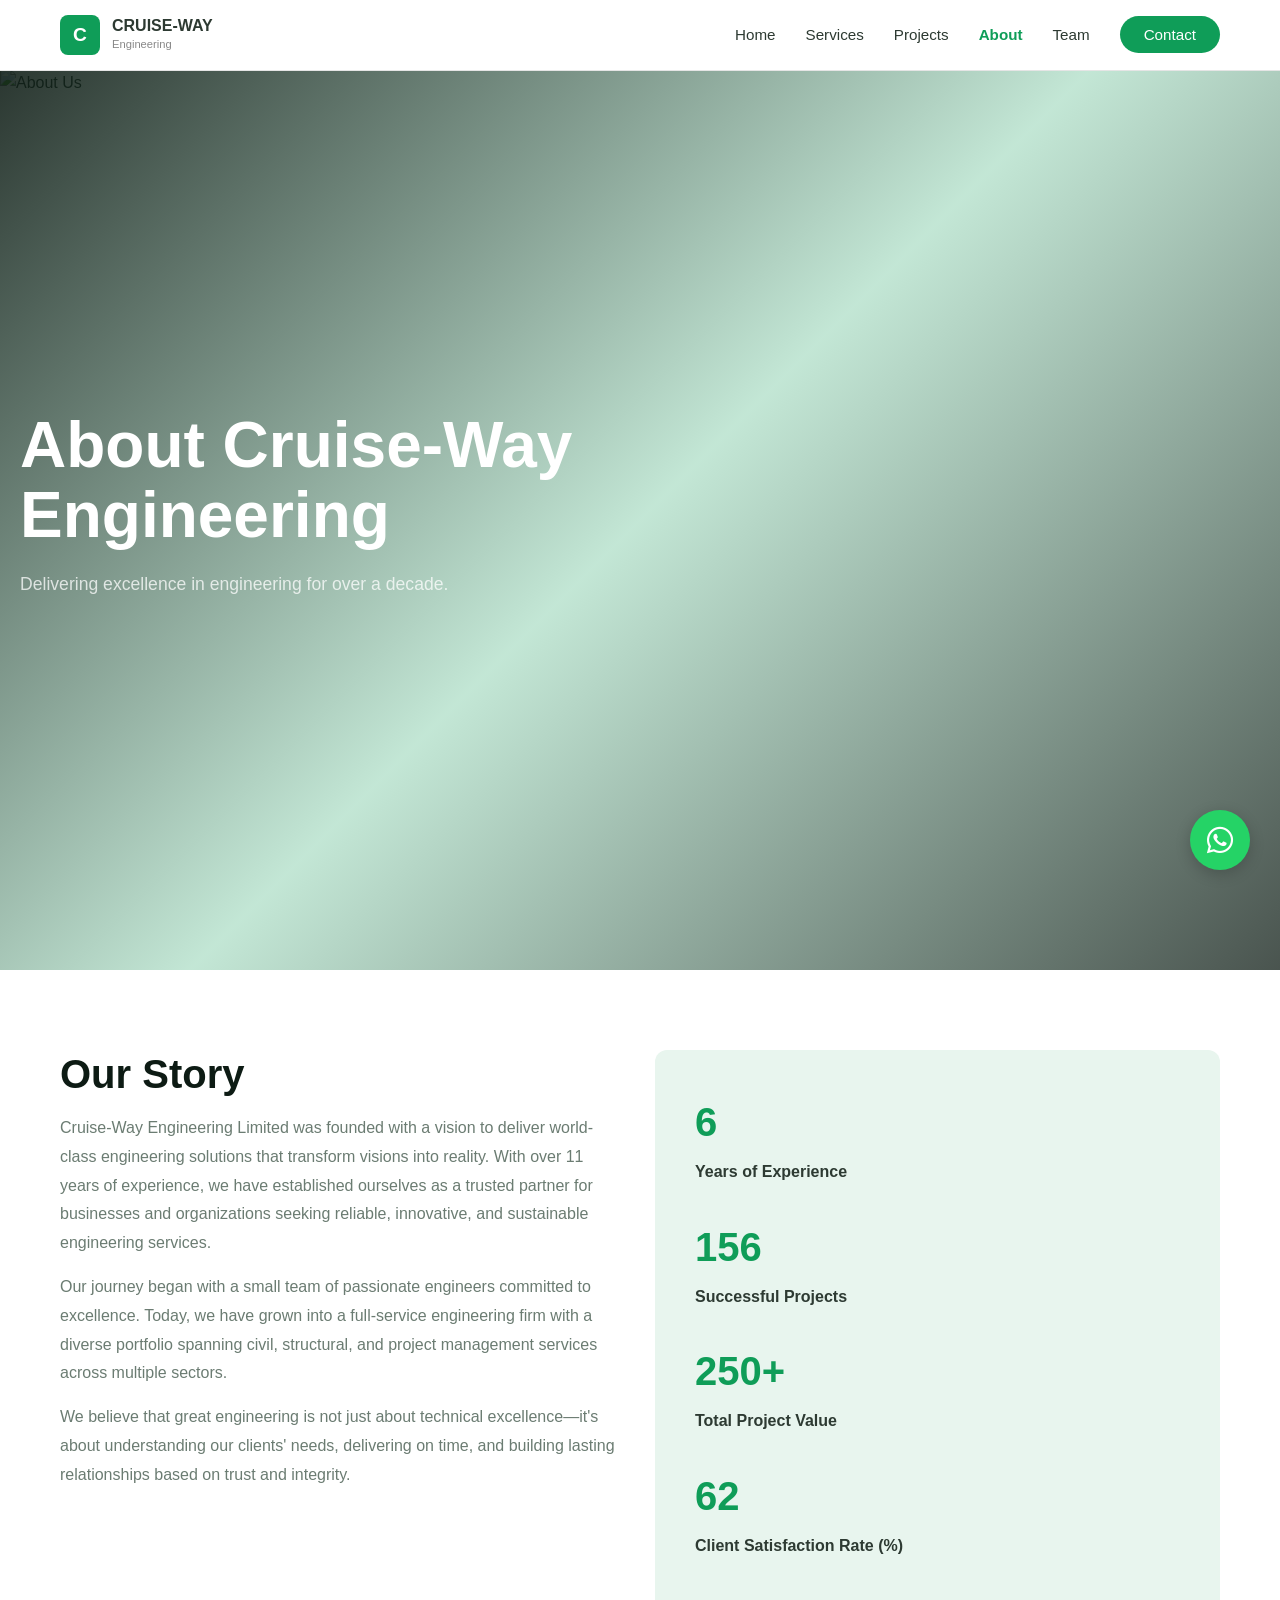
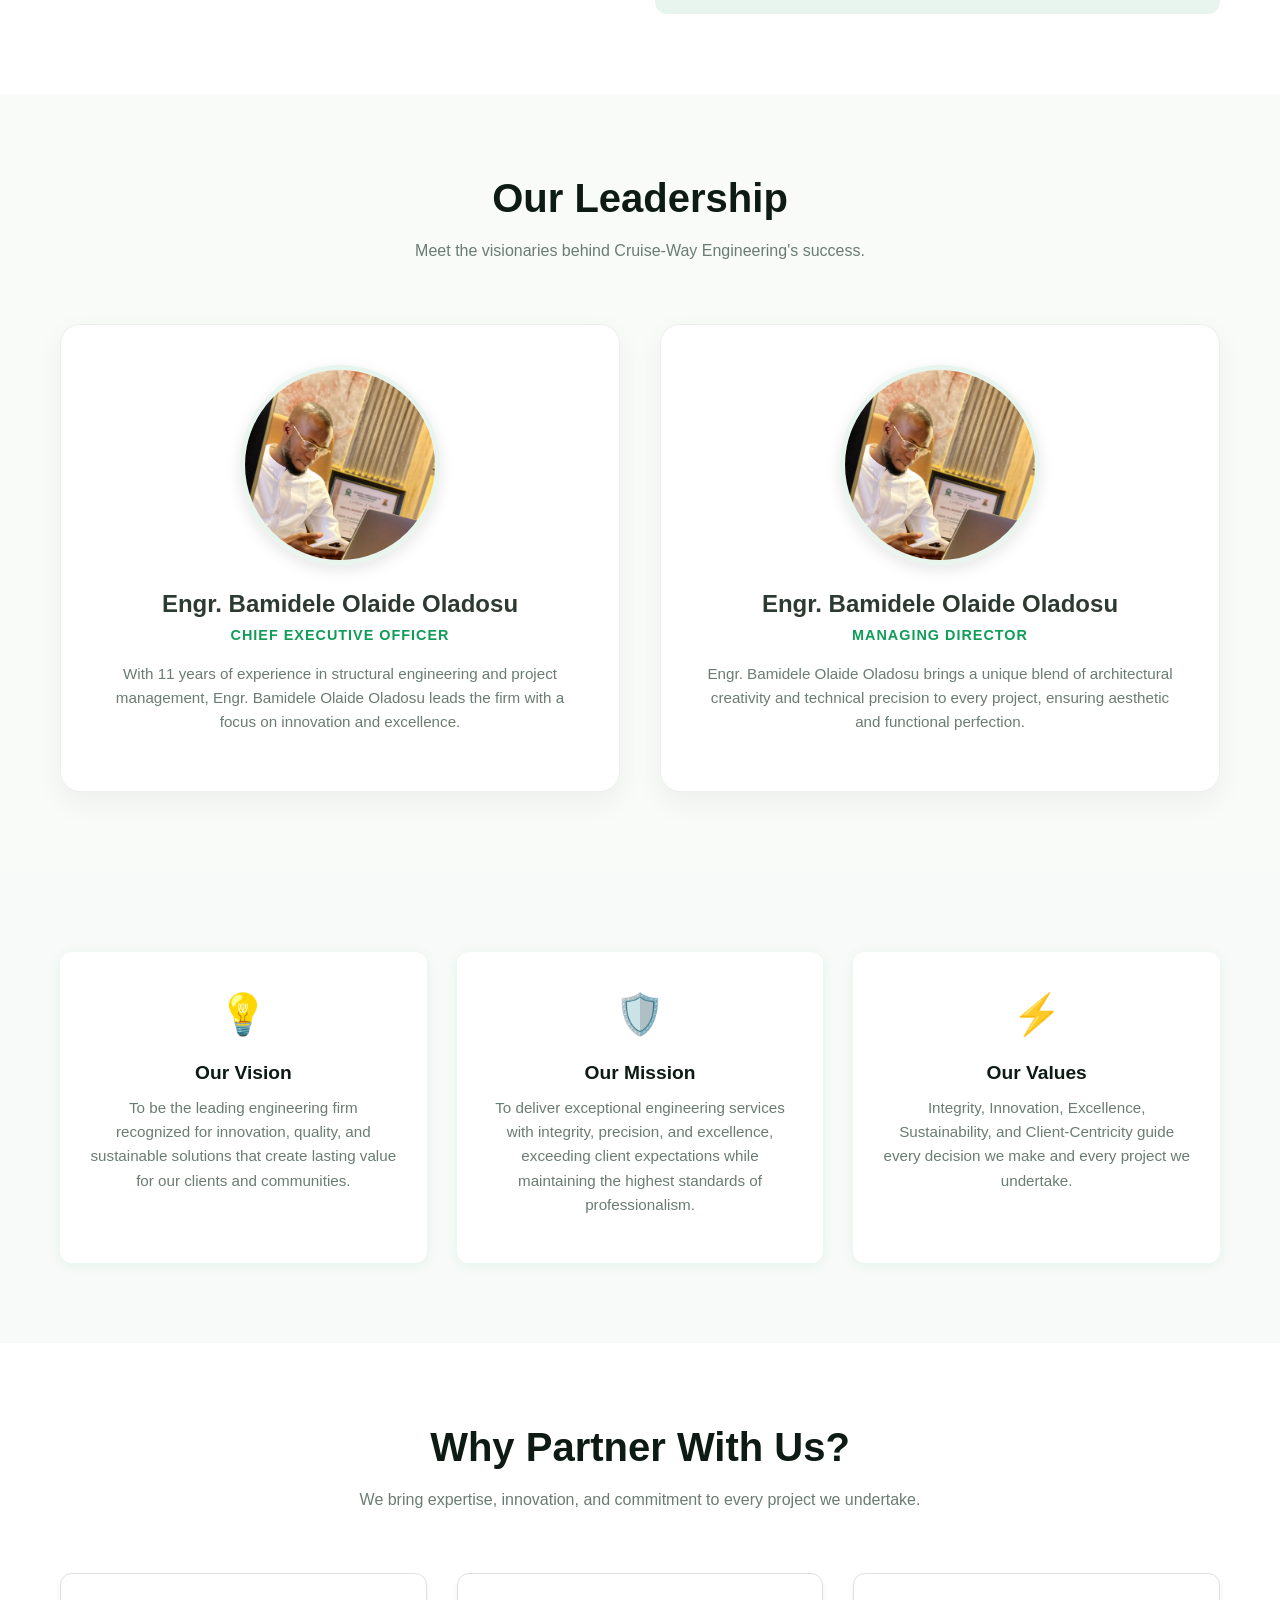
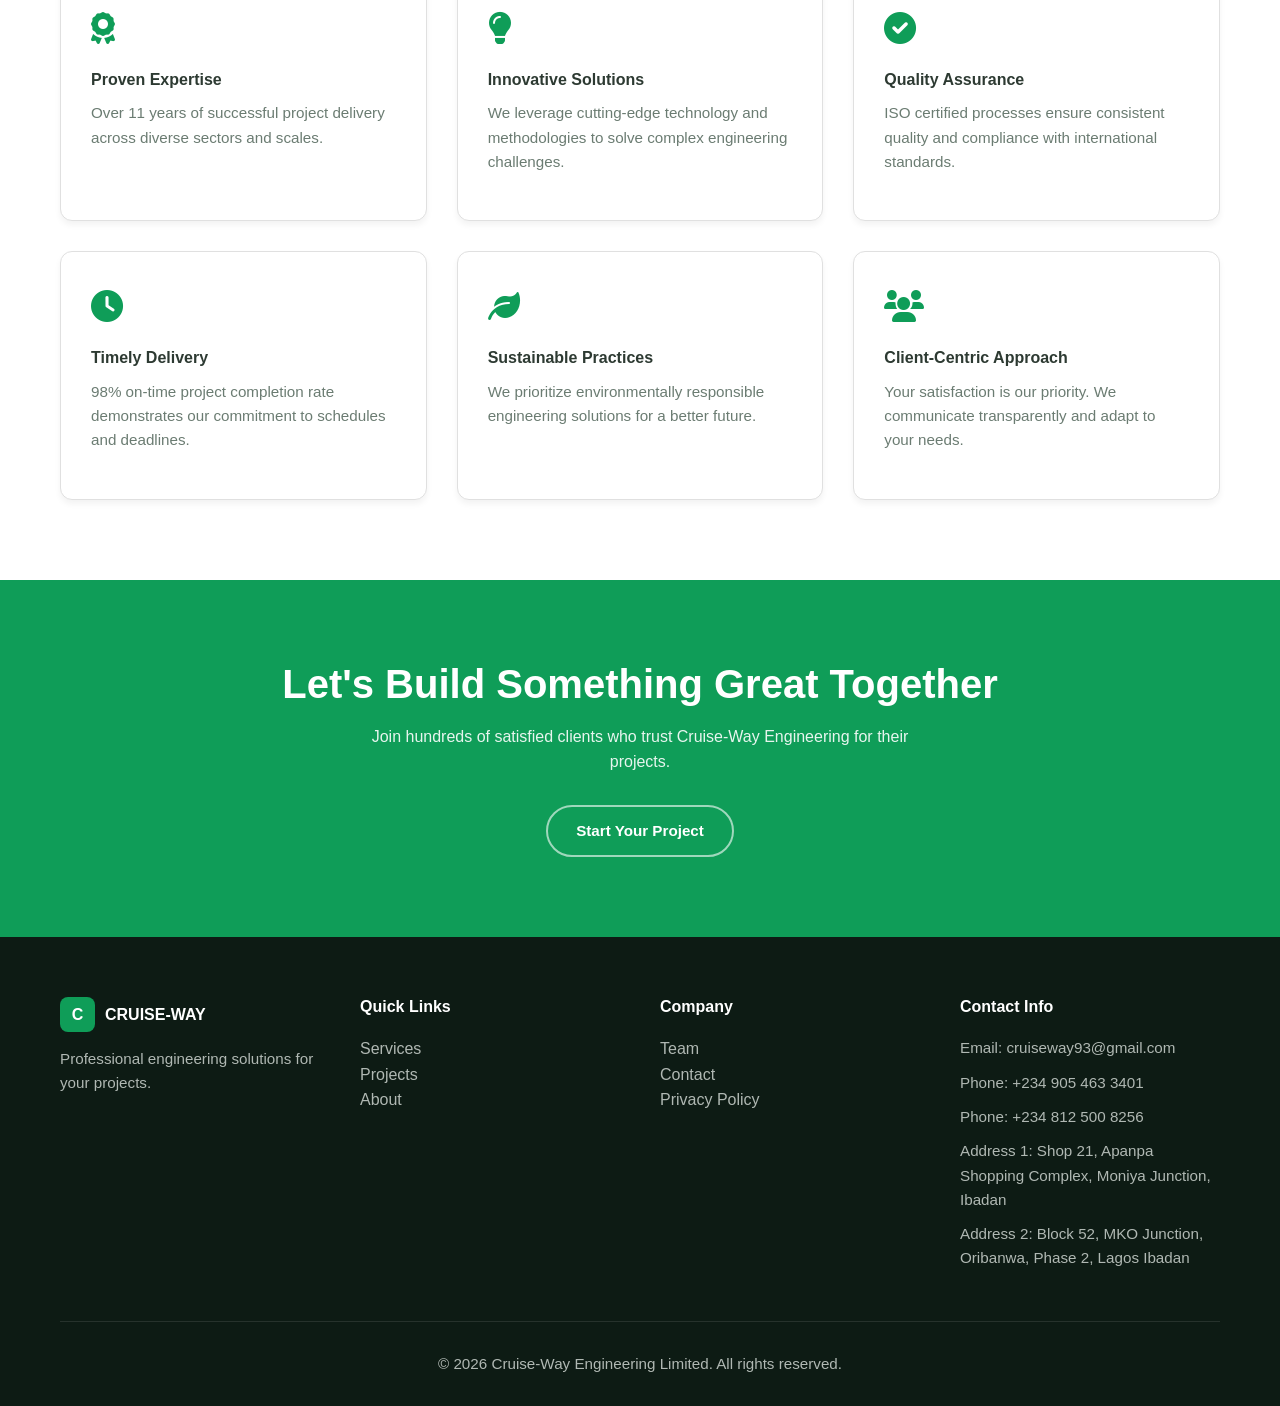
==== commit d25d6338: "new" ====
--- a/about.html
+++ b/about.html
@@ -8,7 +8,6 @@
   <link rel="stylesheet" href="https://cdnjs.cloudflare.com/ajax/libs/font-awesome/6.0.0/css/all.min.css">
 </head>
 <body>
-  <!-- NAVIGATION -->
   <nav>
     <div class="nav-container">
       <a href="index.html" class="nav-logo">
@@ -36,7 +35,6 @@
     </div>
   </nav>
 
-  <!-- HERO SECTION -->
   <section class="hero">
     <div class="hero-bg">
       <img src="https://d2xsxph8kpxj0f.cloudfront.net/310519663644207465/RPS8XFUZNUNa3zuYyWGqnj/about-us-background-THTn2reFq2tScmkQJRFesG.webp" alt="About Us" class="hero-img">
@@ -49,7 +47,6 @@
     </div>
   </section>
 
-  <!-- COMPANY STORY -->
   <section class="bg-white">
     <div class="container">
       <div class="grid-2">
@@ -74,7 +71,7 @@
           </div>
           
           <div style="margin-bottom: 30px;">
-            <div style="font-size: 2.5rem; font-weight: 900; color: #0f9d58; margin-bottom: 5px;">$2.5B+</div>
+            <div style="font-size: 2.5rem; font-weight: 900; color: #0f9d58; margin-bottom: 5px;">250+</div>
             <p style="color: #2d3a32; font-weight: 600;">Total Project Value</p>
           </div>
           
@@ -87,7 +84,6 @@
     </div>
   </section>
 
-  <!-- CEO SECTION -->
   <section class="ceo-section">
     <div class="container">
       <div class="section-header animate-on-scroll fade-in">
@@ -96,30 +92,27 @@
       </div>
       
       <div class="ceo-grid">
-        <!-- CEO 1 -->
         <div class="ceo-card animate-on-scroll zoom-in">
           <div class="ceo-image-container">
-            <img src="https://images.unsplash.com/photo-1560250097-0b93528c311a?w=400&q=80" alt="CEO">
-          </div>
-          <h3 class="ceo-name">Engr. Olawale Cruise</h3>
+            <img src="Images/CEO.jpeg" alt="CEO">
+          </div>
+          <h3 class="ceo-name">Engr. Bamidele Olaide Oladosu</h3>
           <p class="ceo-title">Chief Executive Officer</p>
-          <p class="ceo-bio">With over 15 years of experience in structural engineering and project management, Engr. Olawale leads the firm with a focus on innovation and excellence.</p>
-        </div>
-        
-        <!-- CEO 2 / Managing Director -->
+          <p class="ceo-bio">With 11 years of experience in structural engineering and project management, Engr. Bamidele Olaide Oladosu leads the firm with a focus on innovation and excellence.</p>
+        </div>
+        
         <div class="ceo-card animate-on-scroll zoom-in">
           <div class="ceo-image-container">
-            <img src="https://images.unsplash.com/photo-1573496359142-b8d87734a5a2?w=400&q=80" alt="Managing Director">
-          </div>
-          <h3 class="ceo-name">Arc. Sarah Johnson</h3>
+            <img src="./Images/CEO.jpeg" alt="Managing Director">
+          </div>
+          <h3 class="ceo-name">Engr. Bamidele Olaide Oladosu</h3>
           <p class="ceo-title">Managing Director</p>
-          <p class="ceo-bio">Arc. Sarah brings a unique blend of architectural creativity and technical precision to every project, ensuring aesthetic and functional perfection.</p>
-        </div>
-      </div>
-    </div>
-  </section>
-
-  <!-- MISSION & VISION -->
+          <p class="ceo-bio">Engr. Bamidele Olaide Oladosu brings a unique blend of architectural creativity and technical precision to every project, ensuring aesthetic and functional perfection.</p>
+        </div>
+      </div>
+    </div>
+  </section>
+
   <section class="bg-light">
     <div class="container">
       <div class="grid-3">
@@ -150,7 +143,6 @@
     </div>
   </section>
 
-  <!-- WHY PARTNER WITH US -->
   <section class="bg-white">
     <div class="container">
       <div class="section-header animate-on-scroll fade-in">
@@ -198,7 +190,6 @@
     </div>
   </section>
 
-  <!-- CTA SECTION -->
   <section class="bg-green text-white">
     <div class="container text-center animate-on-scroll zoom-in">
       <h2 class="section-title" style="color: #ffffff;">Let's Build Something Great Together</h2>
@@ -207,7 +198,6 @@
     </div>
   </section>
 
-  <!-- FOOTER -->
   <footer>
     <div class="container">
       <div class="footer-grid">
@@ -237,22 +227,23 @@
           </ul>
         </div>
         
-        <div>
+       <div>
           <h4>Contact Info</h4>
-          <p>Email: info@cruiseway.com</p>
-          <p>Phone: +1 (555) 123-4567</p>
-          <p>Address: 123 Engineering Plaza, NY 10001</p>
-        </div>
-      </div>
+          <p>Email: cruiseway93@gmail.com</p>
+          <p>Phone: +234 905 463 3401</p>
+          <p>Phone: +234 812 500 8256</p>
+          <p>Address 1: Shop 21, Apanpa Shopping Complex, Moniya Junction, Ibadan</p>
+          <p>Address 2: Block 52, MKO Junction, Oribanwa, Phase 2, Lagos Ibadan </p>
+        </div>
+      </div>
+
       
       <div class="footer-divider">
         <p>&copy; 2026 Cruise-Way Engineering Limited. All rights reserved.</p>
       </div>
     </div>
   </footer>
-
-  <!-- WhatsApp Floating Button -->
-  <a href="https://wa.me/2348000000000" class="whatsapp-float" target="_blank">
+  <a href="https://wa.me/+234 905 463 3401" class="whatsapp-float" target="_blank">
     <i class="fab fa-whatsapp"></i>
   </a>
 
--- a/style.css
+++ b/style.css
@@ -1,8 +1,3 @@
-/* ========================================
-   CRUISE-WAY ENGINEERING - MAIN STYLESHEET
-   Responsive Design - No :root selectors
-   ======================================== */
-
 * {
   margin: 0;
   padding: 0;
@@ -22,10 +17,6 @@
   overflow-x: hidden;
 }
 
-/* ========================================
-   TYPOGRAPHY
-   ======================================== */
-
 h1, h2, h3, h4, h5, h6 {
   font-weight: 700;
   line-height: 1.2;
@@ -53,10 +44,6 @@
   transition: color 0.3s ease;
 }
 
-/* ========================================
-   RESPONSIVE TYPOGRAPHY
-   ======================================== */
-
 @media (max-width: 768px) {
   h1 {
     font-size: 2.5rem;
@@ -84,10 +71,6 @@
     font-size: 1rem;
   }
 }
-
-/* ========================================
-   CONTAINER & LAYOUT
-   ======================================== */
 
 .container {
   max-width: 1200px;
@@ -106,10 +89,6 @@
     padding: 0 10px;
   }
 }
-
-/* ========================================
-   NAVIGATION
-   ======================================== */
 
 nav {
   position: fixed;
@@ -265,10 +244,6 @@
     padding: 0 15px;
   }
 }
-
-/* ========================================
-   BUTTONS
-   ======================================== */
 
 .btn {
   display: inline-flex;
@@ -326,10 +301,6 @@
   }
 }
 
-/* ========================================
-   HERO SECTION
-   ======================================== */
-
 .hero {
   position: relative;
   min-height: 100vh;
@@ -505,10 +476,6 @@
   }
 }
 
-/* ========================================
-   SECTIONS
-   ======================================== */
-
 section {
   padding: 80px 0;
 }
@@ -569,10 +536,6 @@
   color: rgba(255, 255, 255, 0.7);
 }
 
-/* ========================================
-   GRID LAYOUTS
-   ======================================== */
-
 .grid-2 {
   display: grid;
   grid-template-columns: repeat(2, 1fr);
@@ -605,10 +568,6 @@
     gap: 20px;
   }
 }
-
-/* ========================================
-   CARDS
-   ======================================== */
 
 .card {
   background-color: #ffffff;
@@ -666,10 +625,6 @@
   gap: 12px;
 }
 
-/* ========================================
-   BACKGROUND COLORS
-   ======================================== */
-
 .bg-light {
   background-color: #f7faf8;
 }
@@ -701,10 +656,6 @@
 .text-green {
   color: #0f9d58;
 }
-
-/* ========================================
-   FOOTER
-   ======================================== */
 
 footer {
   background-color: #0d1b14;
@@ -760,10 +711,6 @@
   }
 }
 
-/* ========================================
-   UTILITY CLASSES
-   ======================================== */
-
 .mt-20 { margin-top: 20px; }
 .mt-40 { margin-top: 40px; }
 .mt-60 { margin-top: 60px; }
@@ -797,10 +744,6 @@
 .shadow { box-shadow: 0 2px 8px rgba(0, 0, 0, 0.1); }
 .shadow-lg { box-shadow: 0 10px 30px rgba(0, 0, 0, 0.15); }
 
-/* ========================================
-   ANIMATIONS
-   ======================================== */
-
 @keyframes slideIn {
   from {
     opacity: 0;
@@ -843,10 +786,6 @@
 .animate-pulse {
   animation: pulse 2s infinite;
 }
-
-/* ========================================
-   FORM STYLES
-   ======================================== */
 
 input, textarea, select {
   width: 100%;
@@ -875,9 +814,6 @@
   margin-bottom: 20px;
 }
 
-/* ========================================
-   RESPONSIVE IMAGES
-   ======================================== */
 
 img {
   max-width: 100%;
@@ -885,10 +821,6 @@
   display: block;
 }
 
-/* ========================================
-   SCROLLBAR STYLING
-   ======================================== */
-
 ::-webkit-scrollbar {
   width: 10px;
 }
@@ -905,10 +837,6 @@
 ::-webkit-scrollbar-thumb:hover {
   background: #0b7a44;
 }
-
-/* ========================================
-   NEW ANIMATIONS & ENHANCEMENTS
-   ======================================== */
 
 .animate-on-scroll {
   opacity: 0;
@@ -975,7 +903,6 @@
   display: inline-block;
 }
 
-/* CEO Section Styles */
 .ceo-section {
   padding: 80px 0;
   background-color: #f9fbf9;
@@ -1034,7 +961,6 @@
   line-height: 1.6;
 }
 
-/* WhatsApp Button */
 .whatsapp-float {
   position: fixed;
   bottom: 30px;
@@ -1058,12 +984,6 @@
   background-color: #128c7e;
   color: #fff;
 }
-
-/* ========================================
-   FAQ & TESTIMONIALS
-   ======================================== */
-
-/* Testimonials */
 .testimonials-section {
   padding: 80px 0;
   background-color: #f9fbf9;
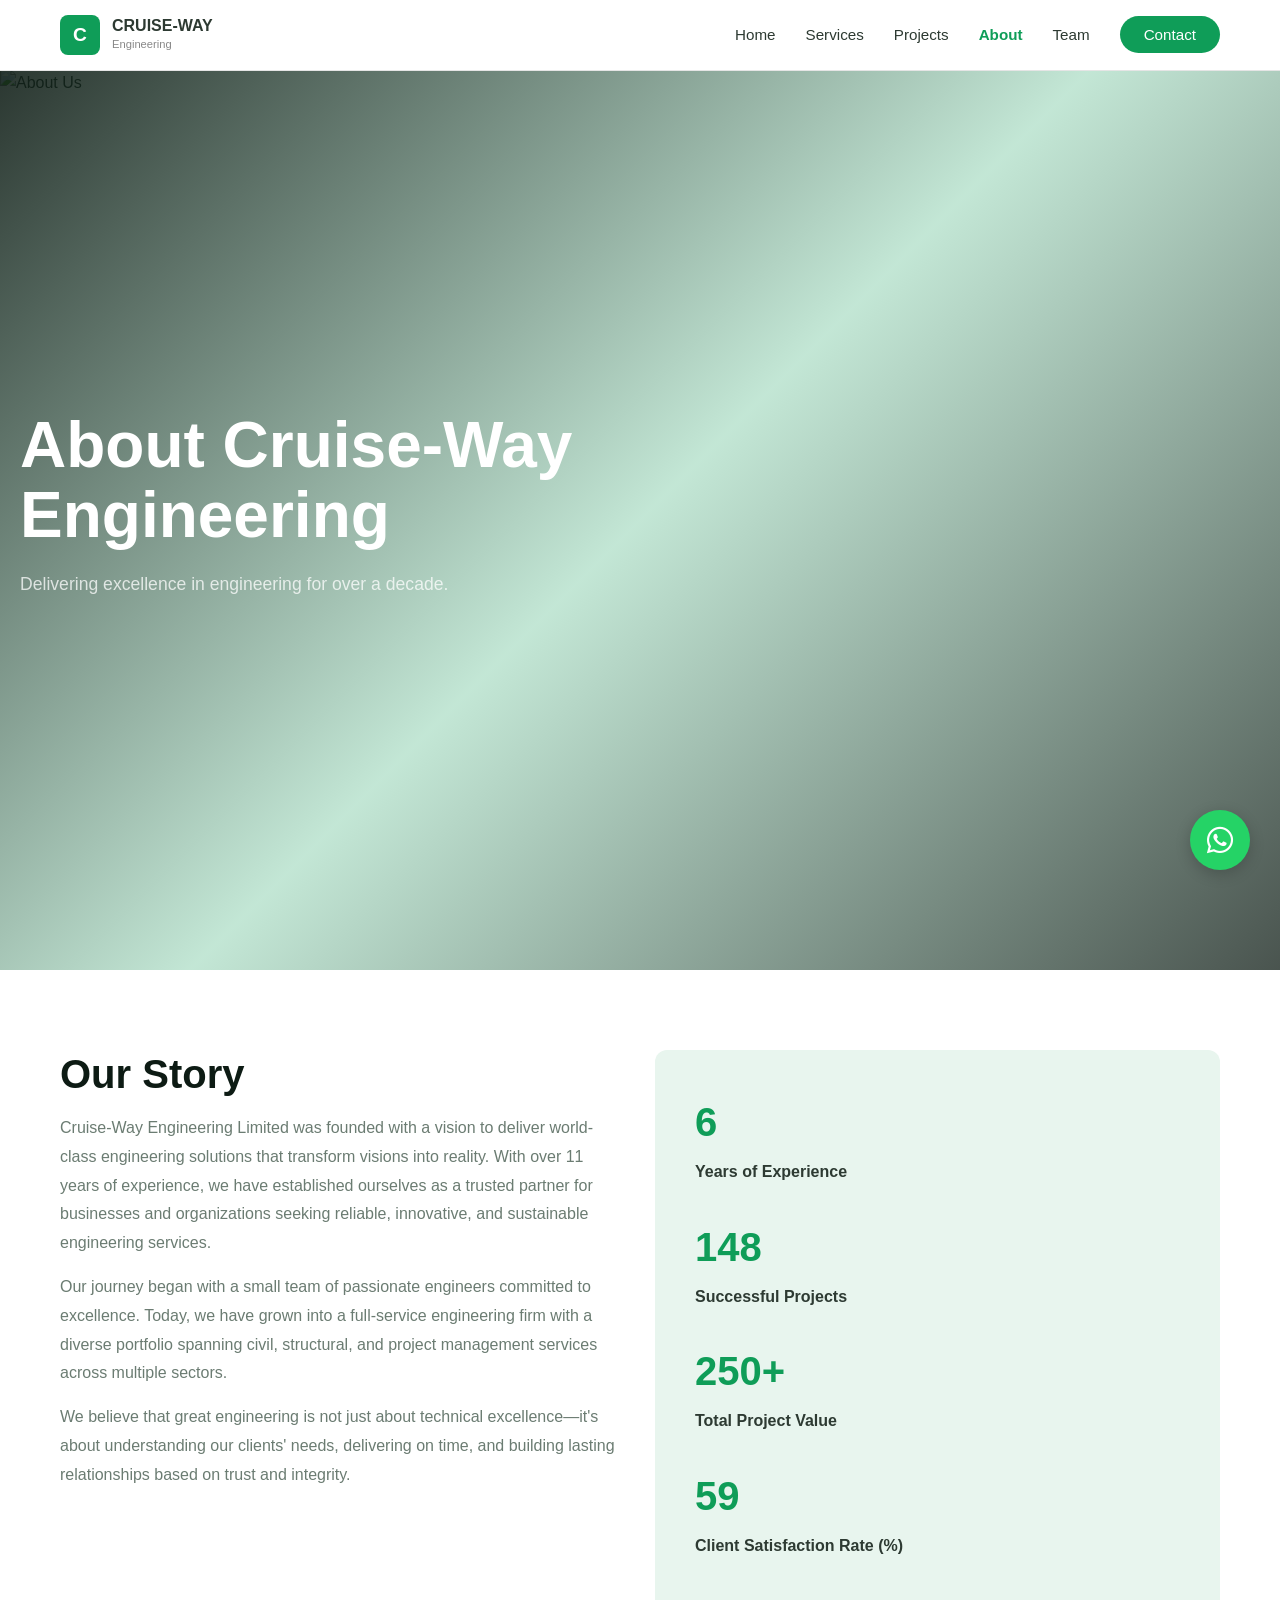
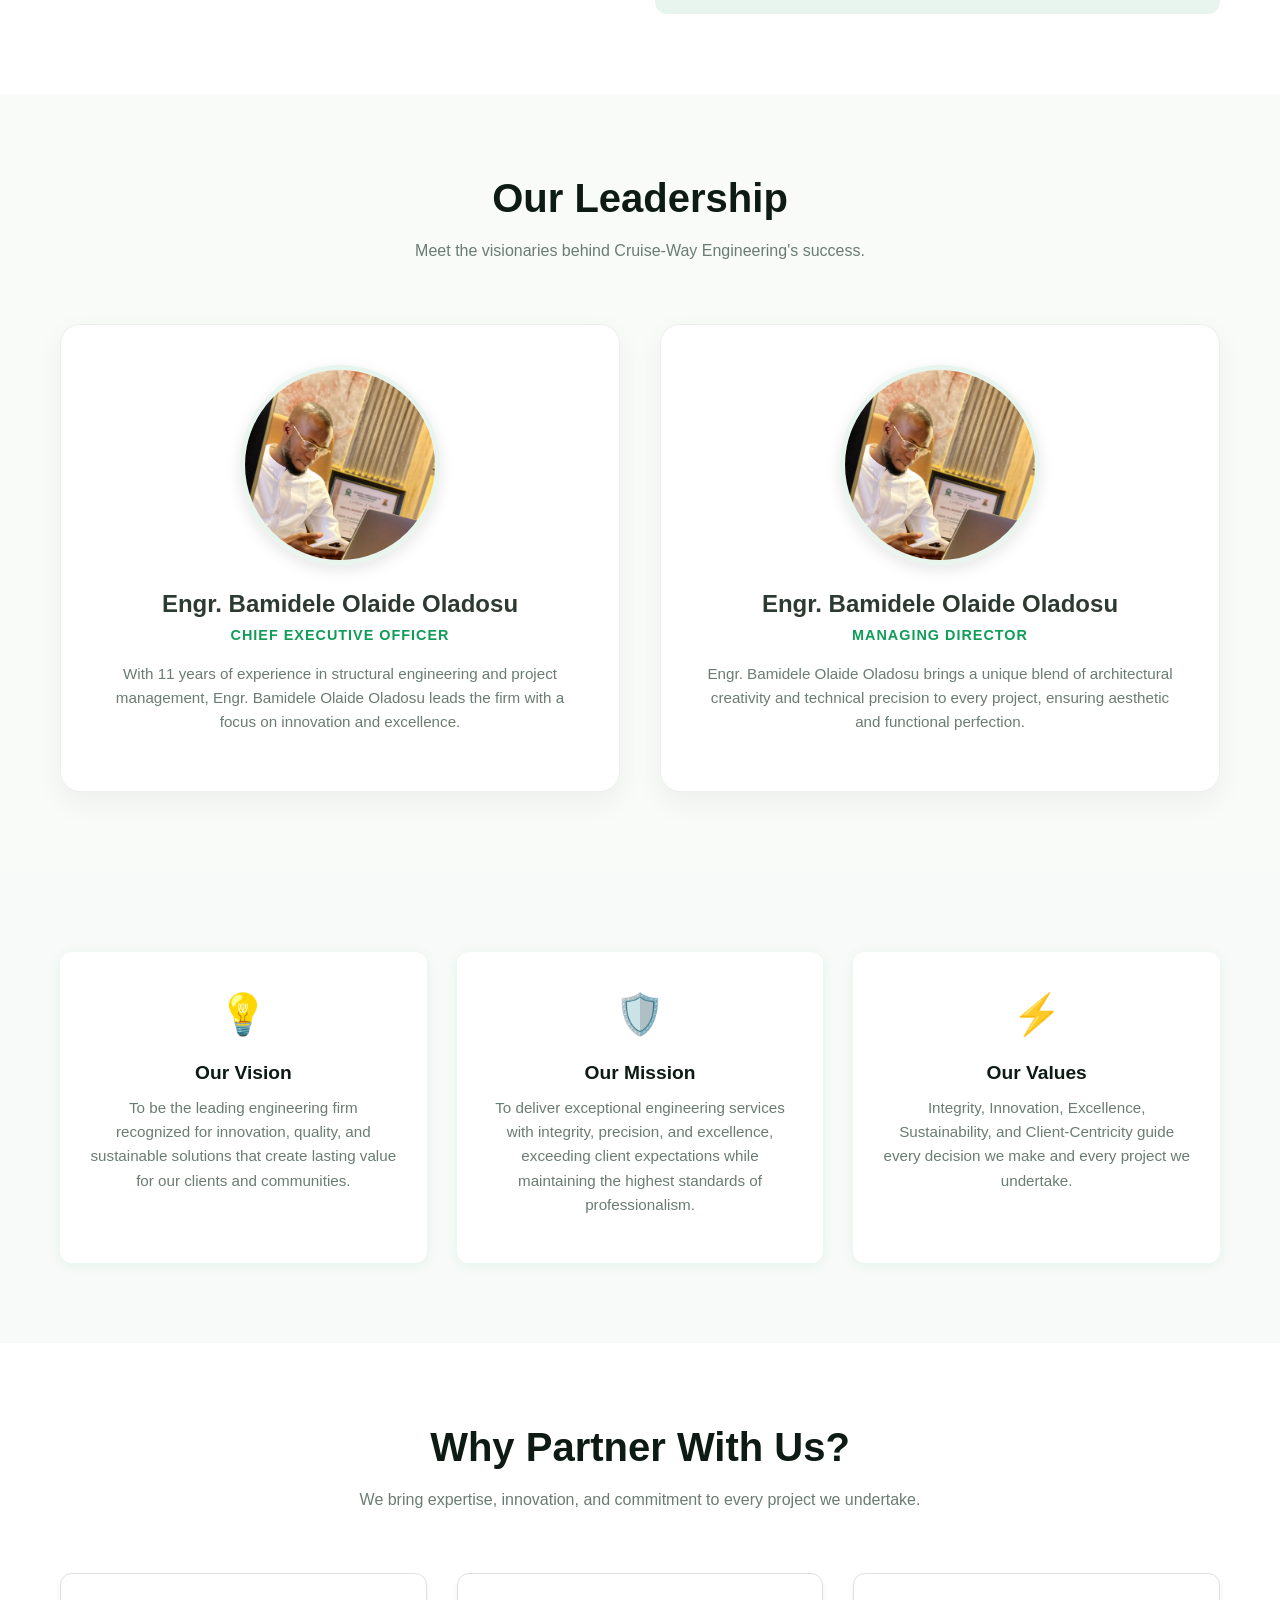
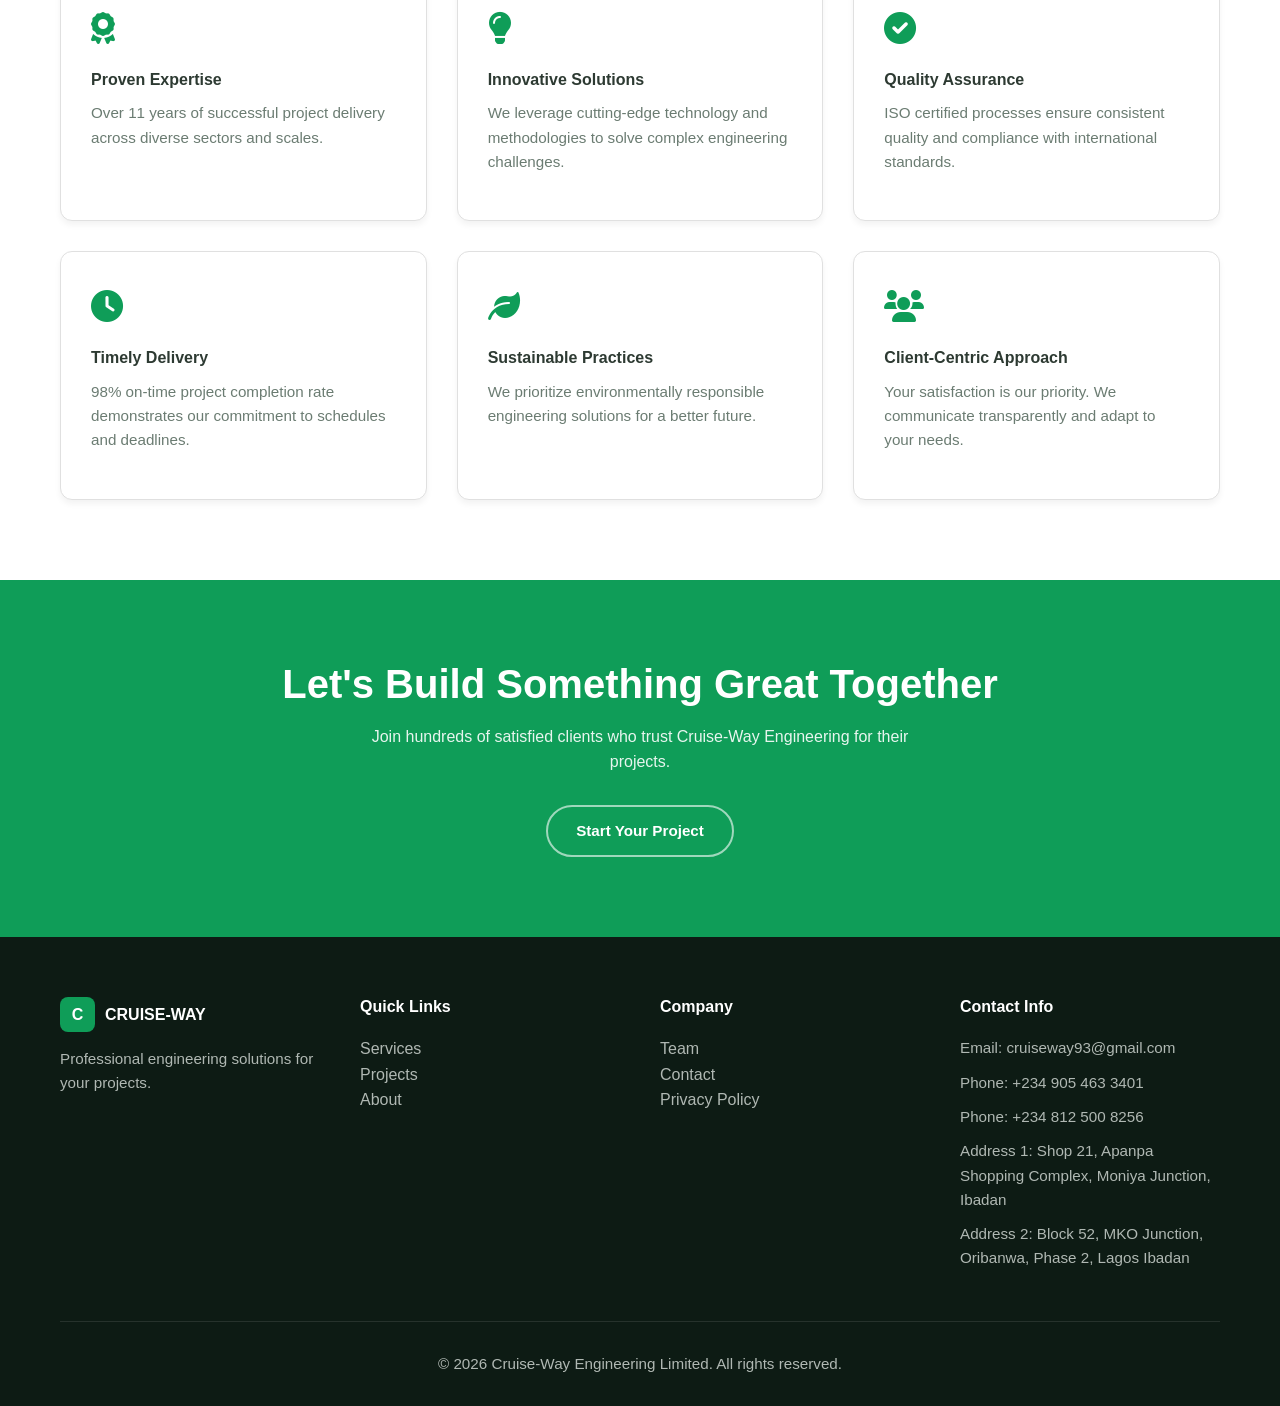
==== commit 44a2ce28: "latest" ====
--- a/about.html
+++ b/about.html
@@ -3,7 +3,22 @@
 <head>
   <meta charset="UTF-8">
   <meta name="viewport" content="width=device-width, initial-scale=1.0">
-  <title>About Us - Cruise-Way Engineering</title>
+  <title>About Us - Cruise-Way Engineering Limited</title>
+  <meta name="description" content="Learn more about Cruise-Way Engineering Limited, a professional engineering company specializing in construction, fabrication, and industrial services in Nigeria.">
+  <meta name="keywords" content="about Cruise-Way Engineering, engineering company Nigeria, construction services, fabrication, industrial engineering">
+  <meta name="author" content="Cruise-Way Engineering Limited">
+  <meta property="og:title" content="About Cruise-Way Engineering Limited">
+  <meta property="og:description" content="Learn more about Cruise-Way Engineering Limited and our engineering services.">
+  <meta property="og:type" content="website">
+  <meta property="og:url" content="https://cruisewayengineeringlimited.com/about.html">
+  <meta property="og:image" content="https://cruisewayengineeringlimited.com/preview.jpg">
+  <meta name="twitter:card" content="summary_large_image">
+  <meta name="twitter:title" content="About Cruise-Way Engineering Limited">
+  <meta name="twitter:description" content="Learn more about Cruise-Way Engineering Limited and our services.">
+  <meta name="twitter:image" content="https://cruisewayengineeringlimited.com/preview.jpg">
+  <link rel="canonical" href="https://cruisewayengineeringlimited.com/about.html">
+  <meta name="theme-color" content="#000000">
+  <link rel="icon" type="image/png" href="Images/favicon.png">
   <link rel="stylesheet" href="style.css">
   <link rel="stylesheet" href="https://cdnjs.cloudflare.com/ajax/libs/font-awesome/6.0.0/css/all.min.css">
 </head>
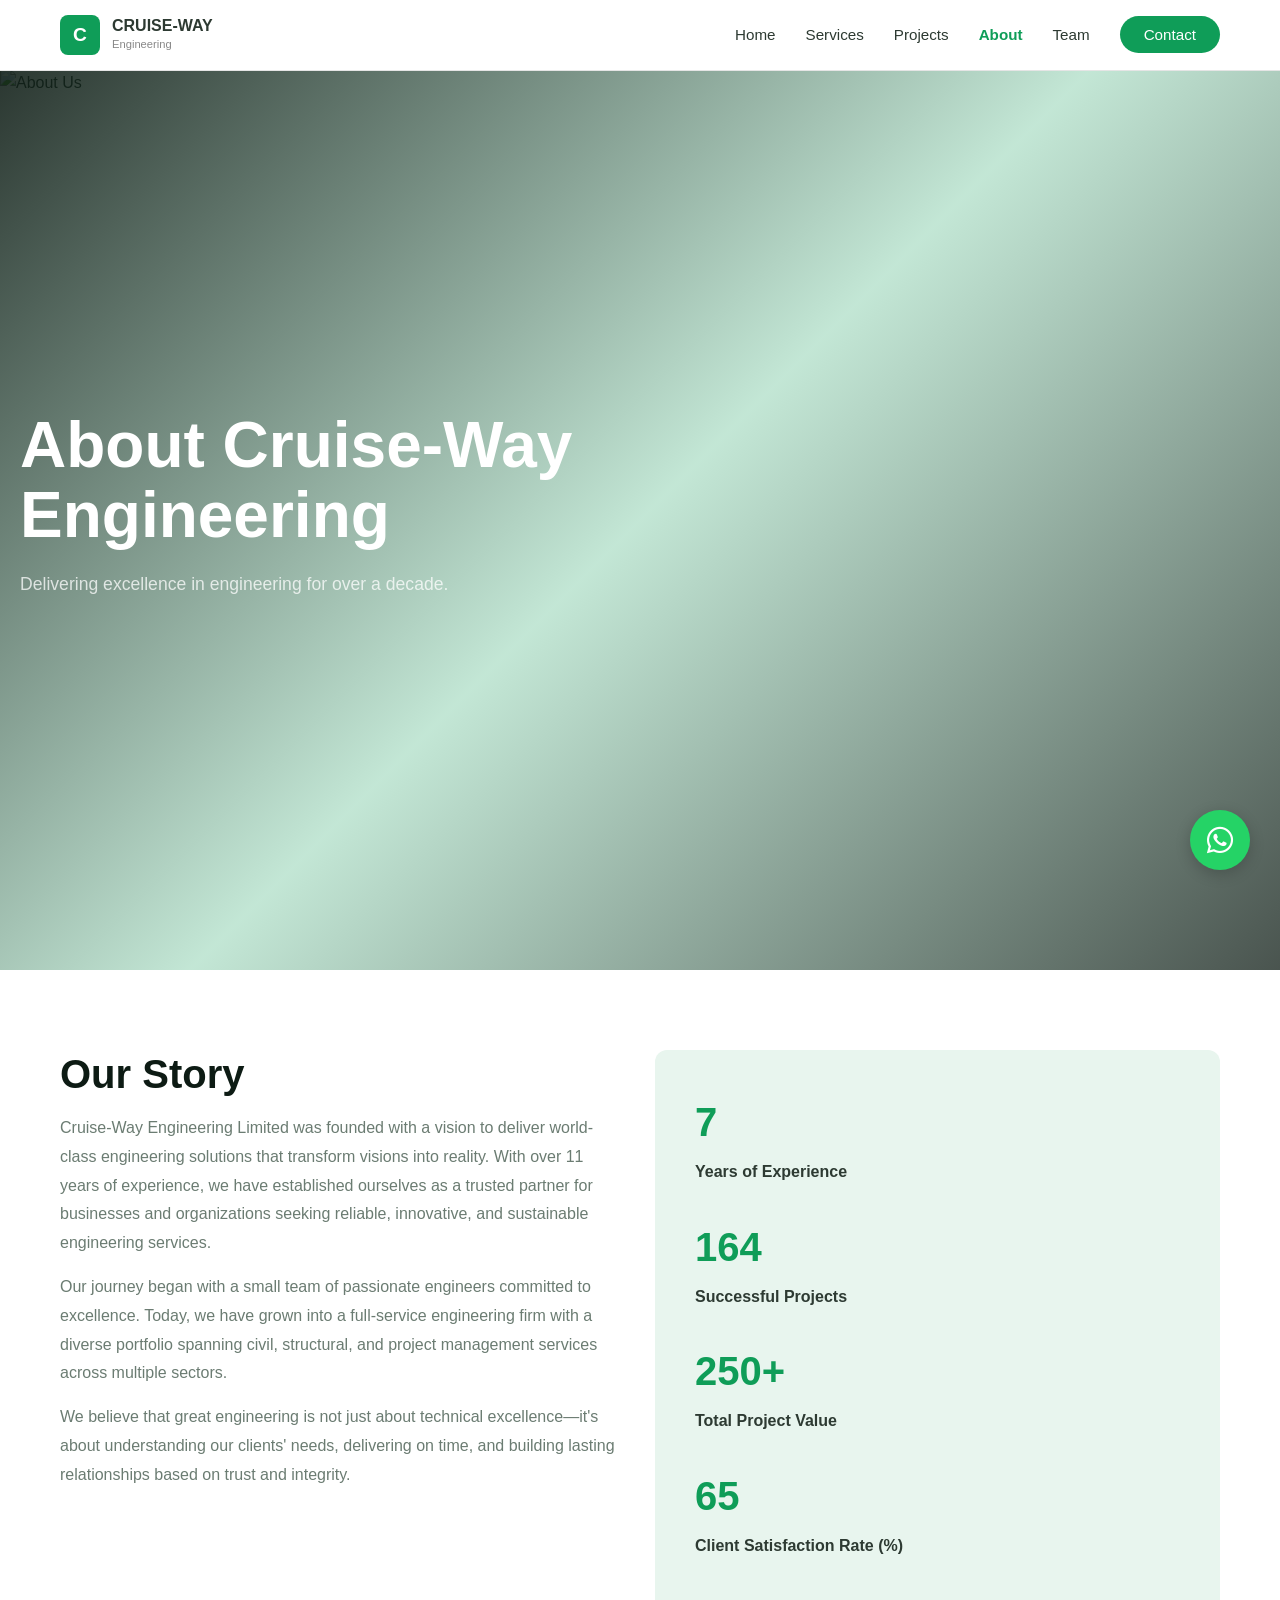
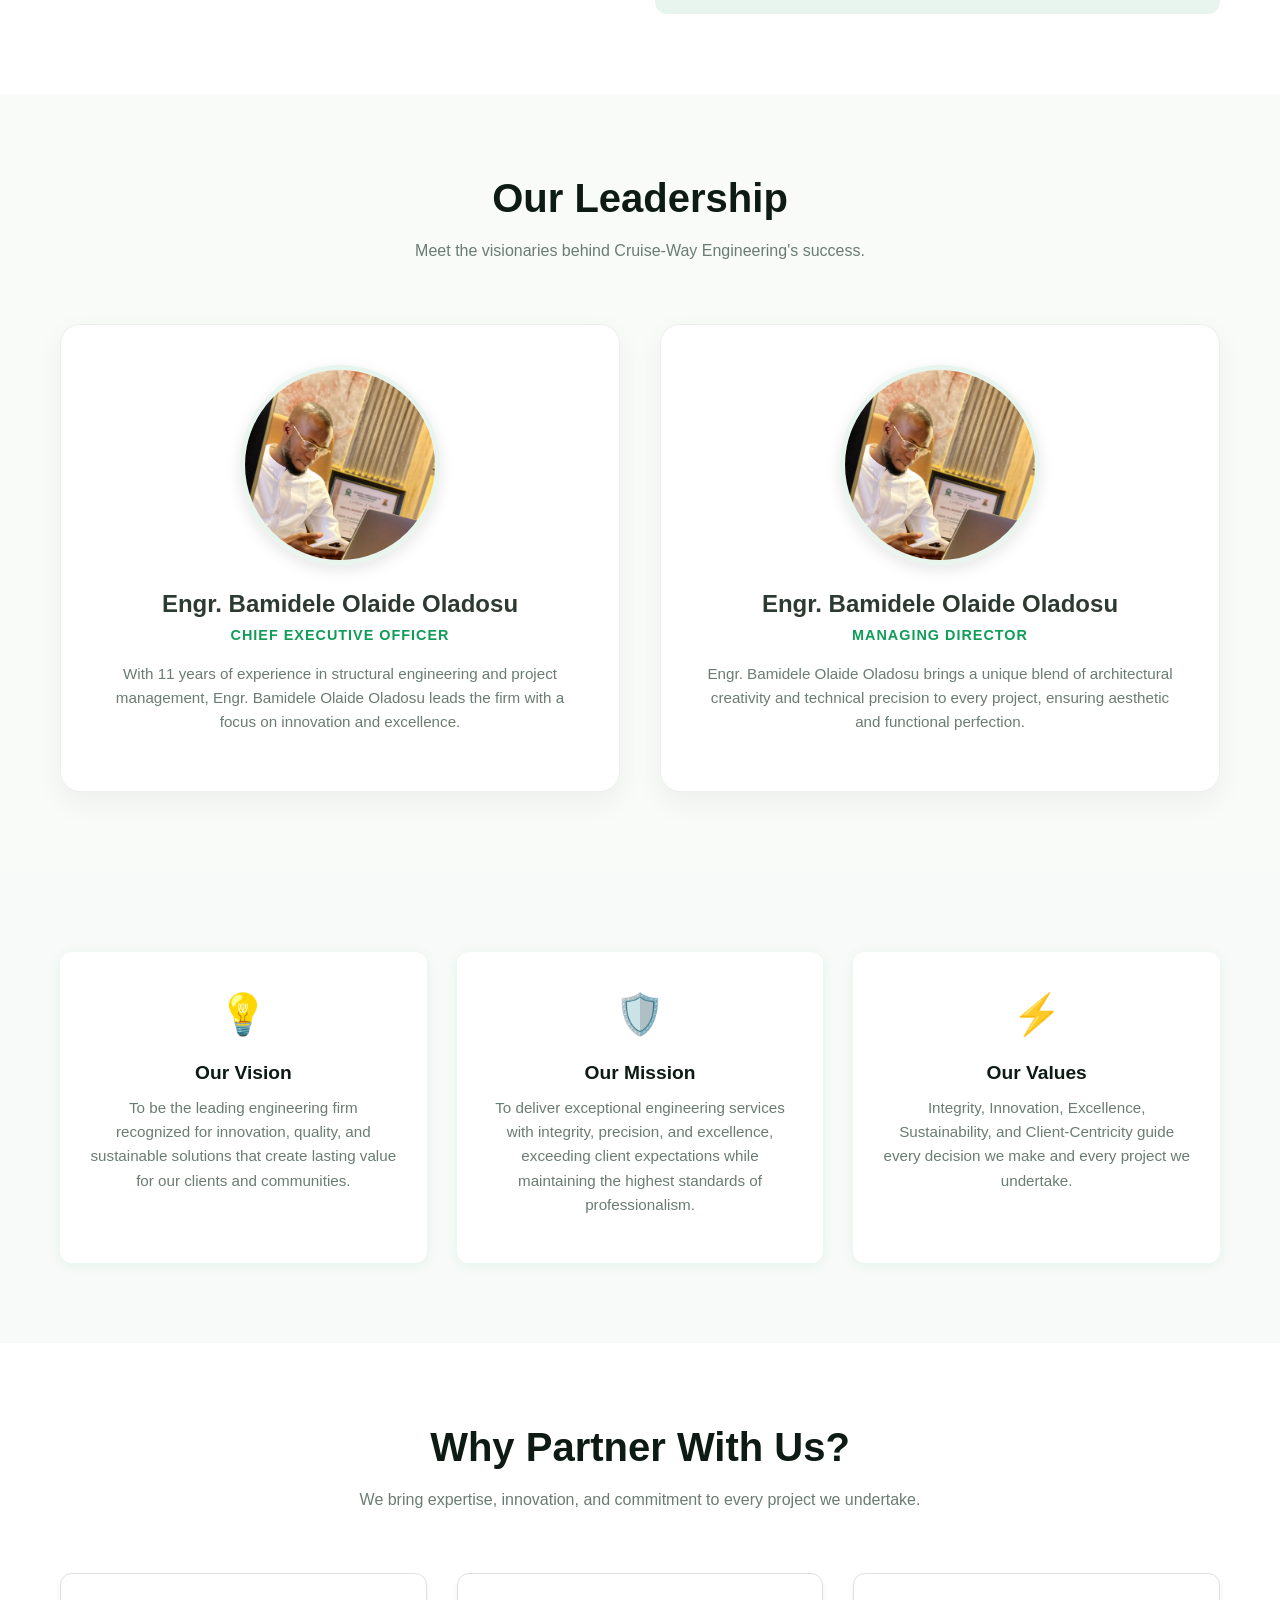
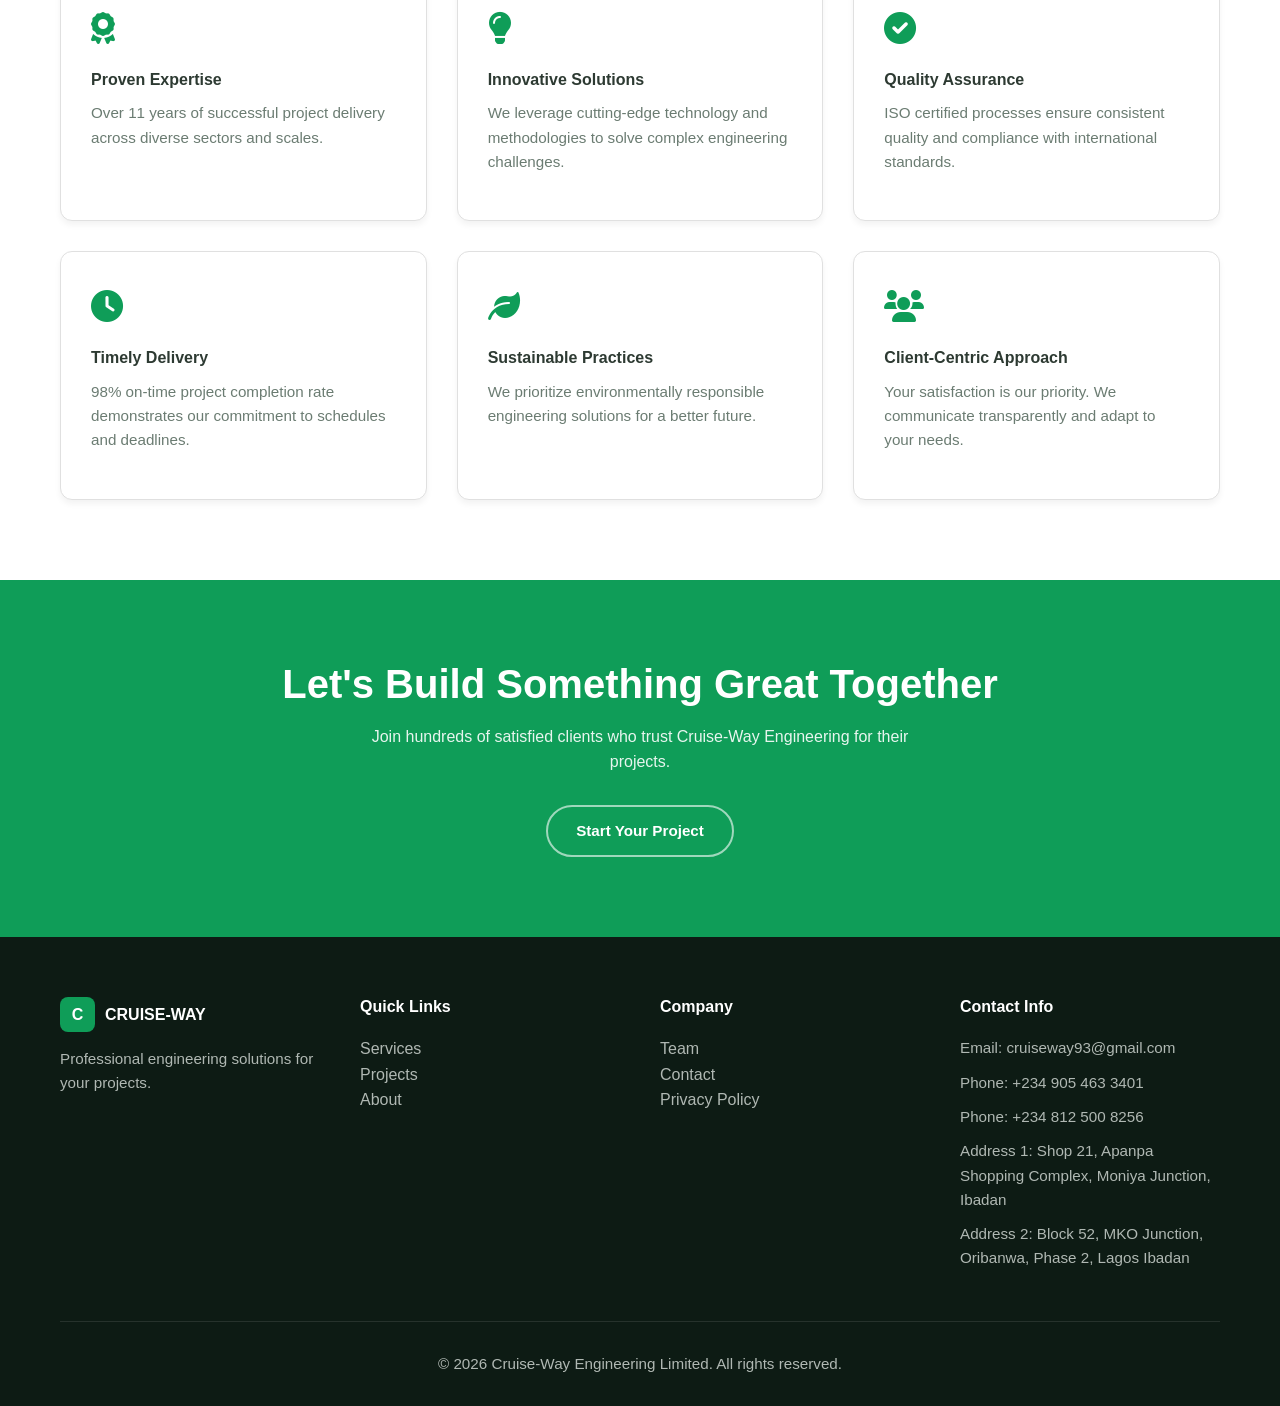
==== commit d424d17f: "new" ====
--- a/about.html
+++ b/about.html
@@ -3,18 +3,18 @@
 <head>
   <meta charset="UTF-8">
   <meta name="viewport" content="width=device-width, initial-scale=1.0">
-  <title>About Us - Cruise-Way Engineering Limited</title>
-  <meta name="description" content="Learn more about Cruise-Way Engineering Limited, a professional engineering company specializing in construction, fabrication, and industrial services in Nigeria.">
-  <meta name="keywords" content="about Cruise-Way Engineering, engineering company Nigeria, construction services, fabrication, industrial engineering">
-  <meta name="author" content="Cruise-Way Engineering Limited">
-  <meta property="og:title" content="About Cruise-Way Engineering Limited">
-  <meta property="og:description" content="Learn more about Cruise-Way Engineering Limited and our engineering services.">
+  <title>About Cruiseway Engineering | Construction & Fabrication Experts Nigeria</title>
+  <meta name="description" content="Discover Cruiseway Engineering Limited, a premier provider of civil construction, industrial fabrication, and mechanical engineering services across Nigeria.">
+  <meta name="keywords" content="Cruiseway Engineering Limited, engineering company Nigeria, construction experts Lagos, steel fabrication services, industrial maintenance Nigeria">
+  <meta name="author" content="Cruiseway Engineering Limited">
+  <meta property="og:title" content="About Cruiseway Engineering Limited - Industrial Experts">
+  <meta property="og:description" content="Learn about our mission to deliver quality engineering and construction services in Nigeria.">
   <meta property="og:type" content="website">
   <meta property="og:url" content="https://cruisewayengineeringlimited.com/about.html">
   <meta property="og:image" content="https://cruisewayengineeringlimited.com/preview.jpg">
   <meta name="twitter:card" content="summary_large_image">
-  <meta name="twitter:title" content="About Cruise-Way Engineering Limited">
-  <meta name="twitter:description" content="Learn more about Cruise-Way Engineering Limited and our services.">
+  <meta name="twitter:title" content="About Cruiseway Engineering Limited">
+  <meta name="twitter:description" content="Professional engineering and industrial solutions in Nigeria.">
   <meta name="twitter:image" content="https://cruisewayengineeringlimited.com/preview.jpg">
   <link rel="canonical" href="https://cruisewayengineeringlimited.com/about.html">
   <meta name="theme-color" content="#000000">
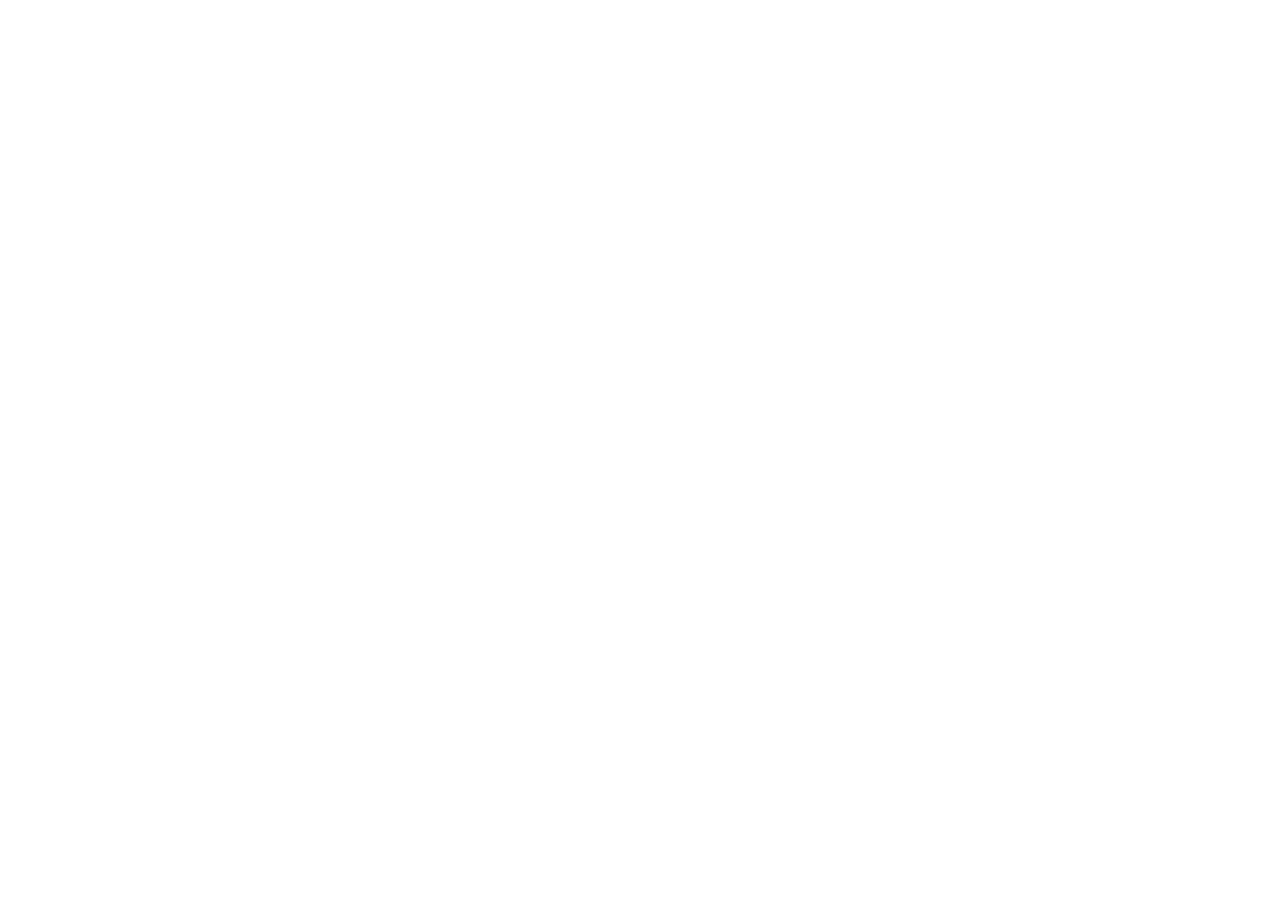
==== commit 13f1cdce: "new" ====
--- a/about.html
+++ b/about.html
@@ -1,4 +1,4 @@
-<!DOCTYPE html>
+<!-- <!DOCTYPE html>
 <html lang="en">
 <head>
   <meta charset="UTF-8">
@@ -264,4 +264,4 @@
 
   <script src="script.js"></script>
 </body>
-</html>
+</html> -->
--- a/style.css
+++ b/style.css
@@ -1,4 +1,5 @@
-* {
+/* hj */
+/* {
   margin: 0;
   padding: 0;
   box-sizing: border-box;
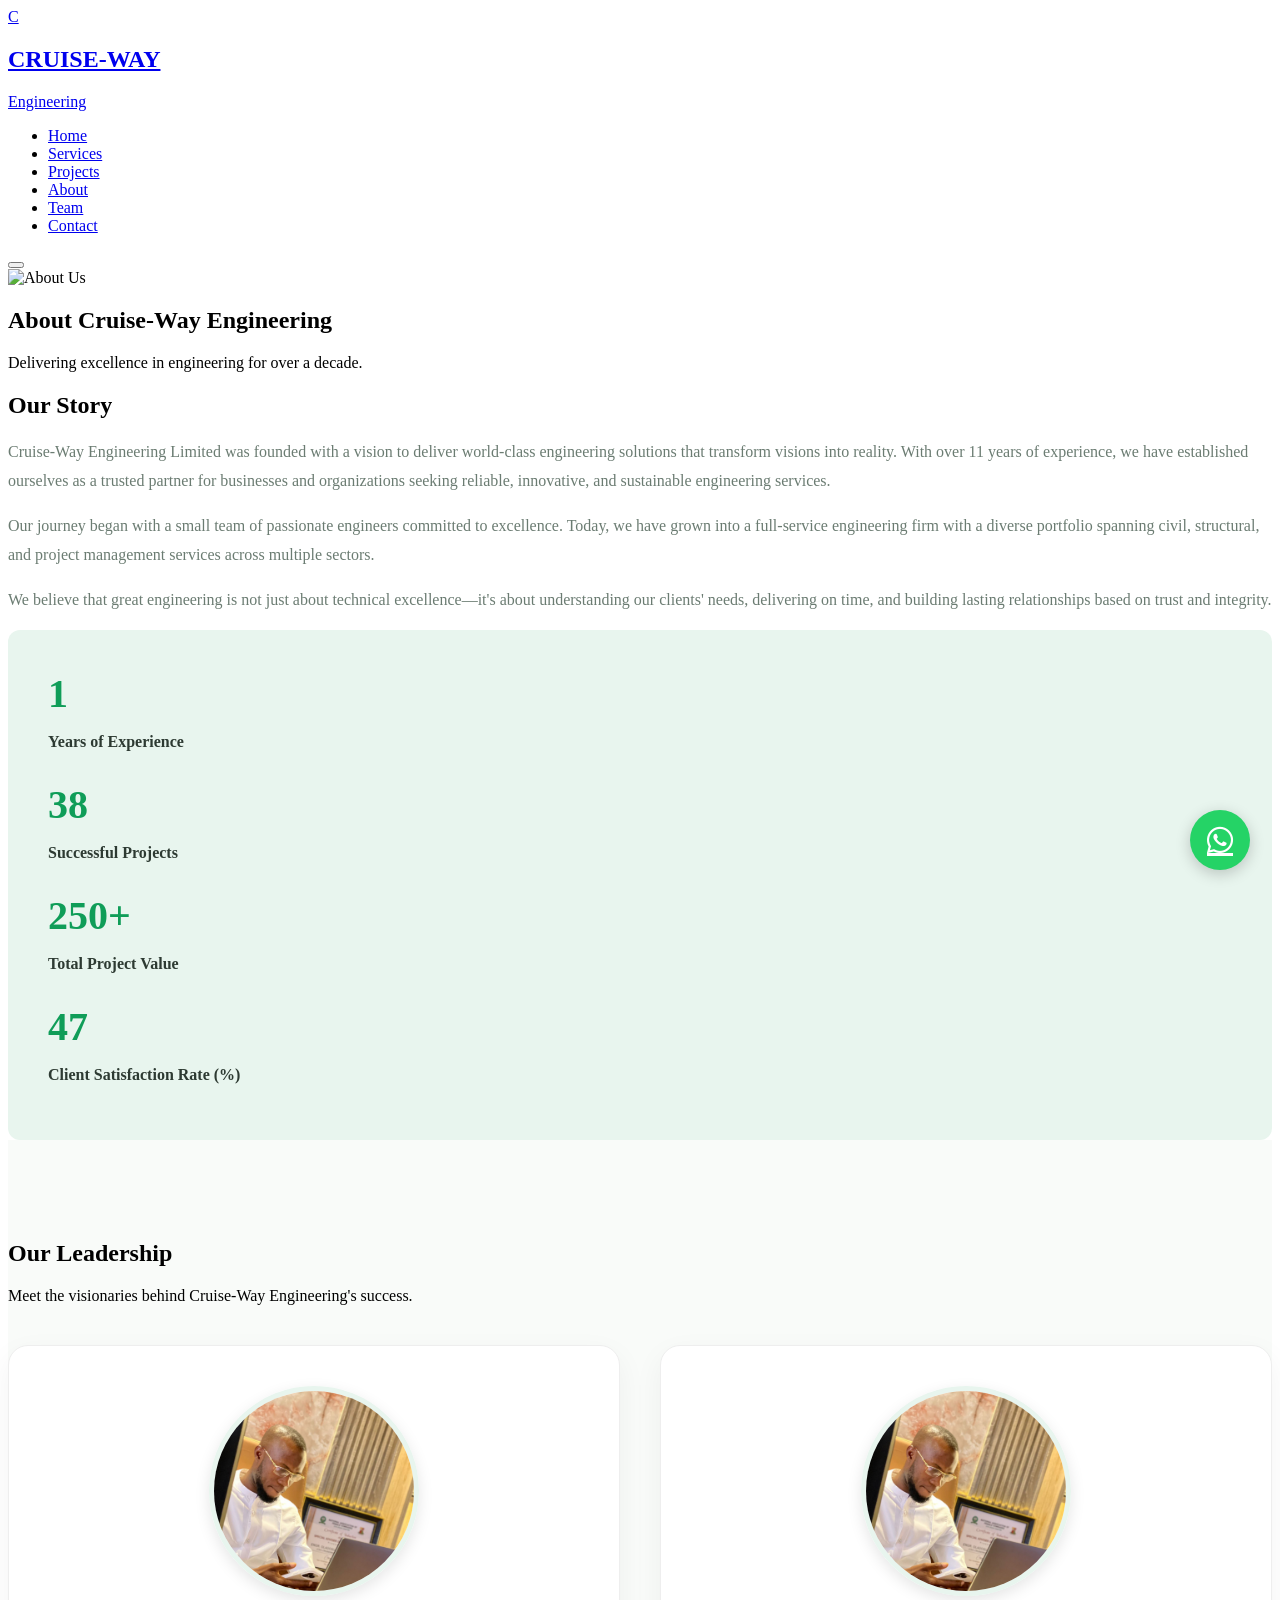
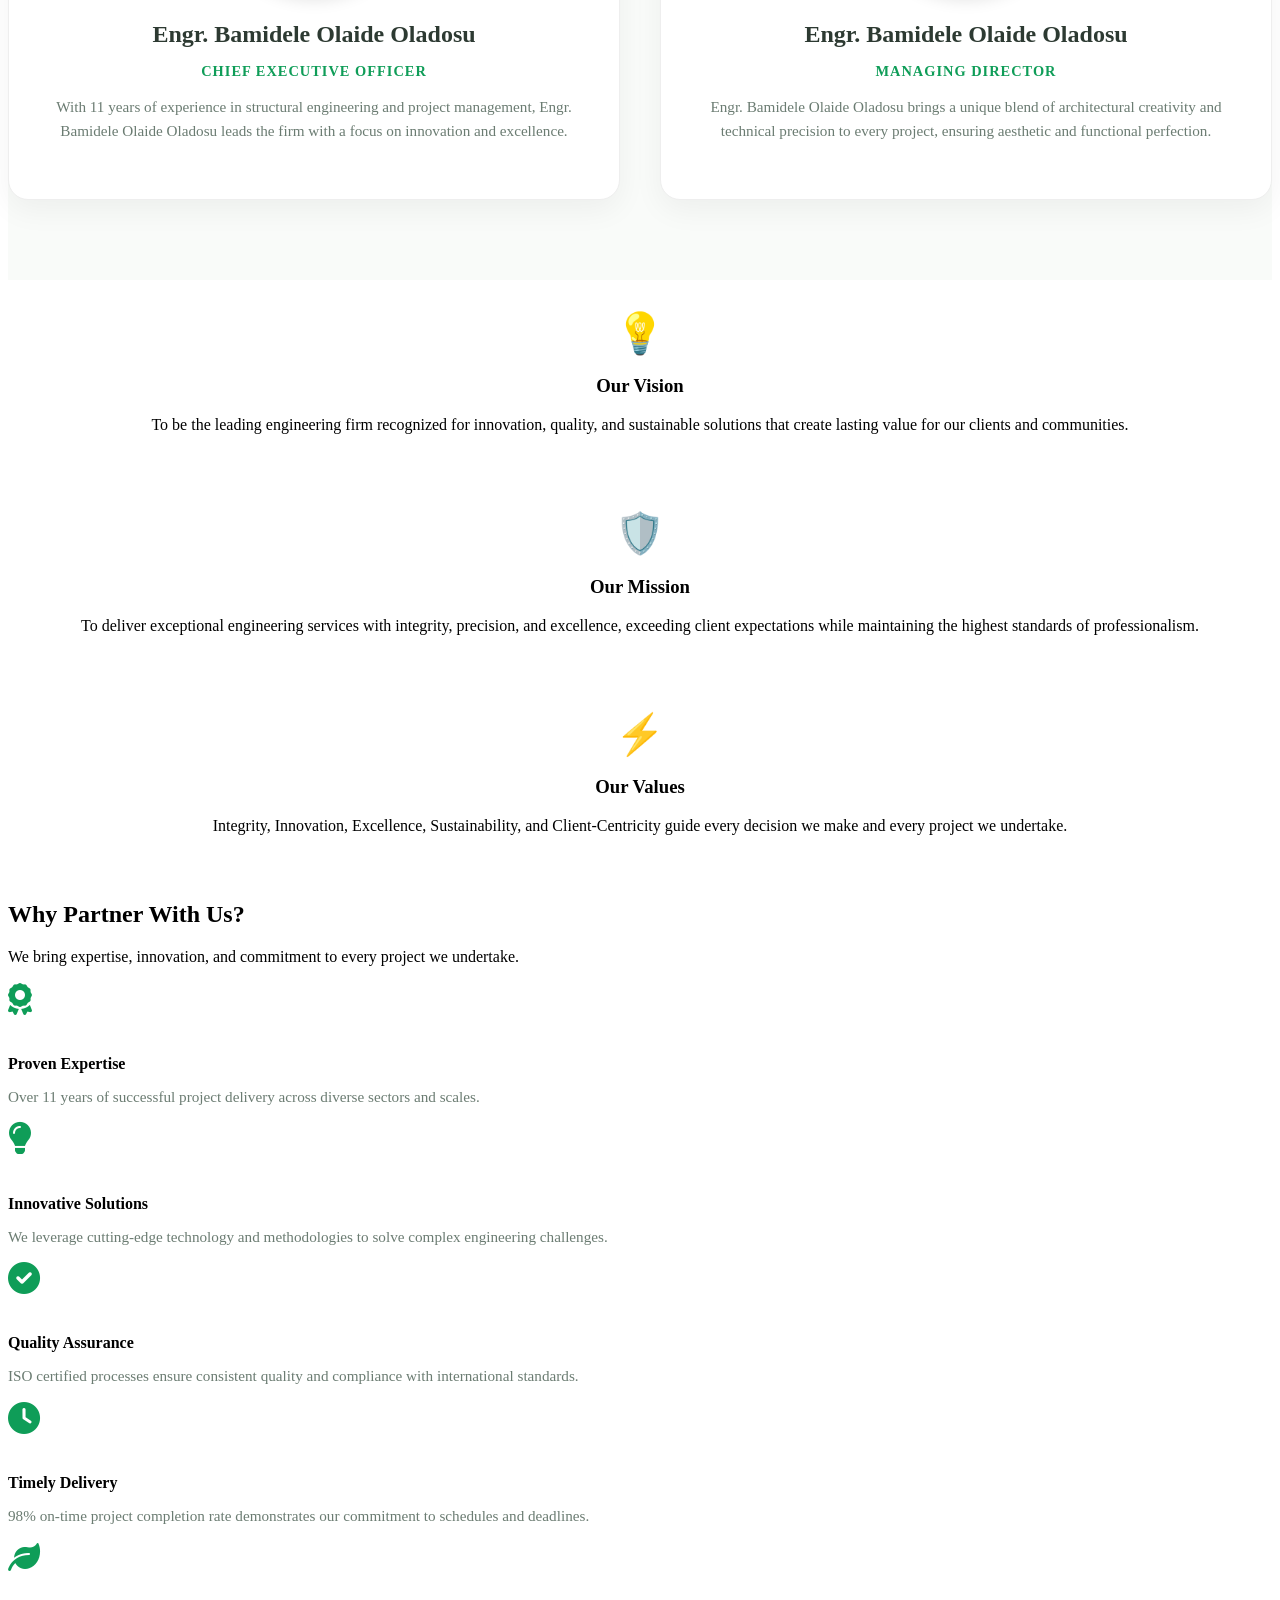
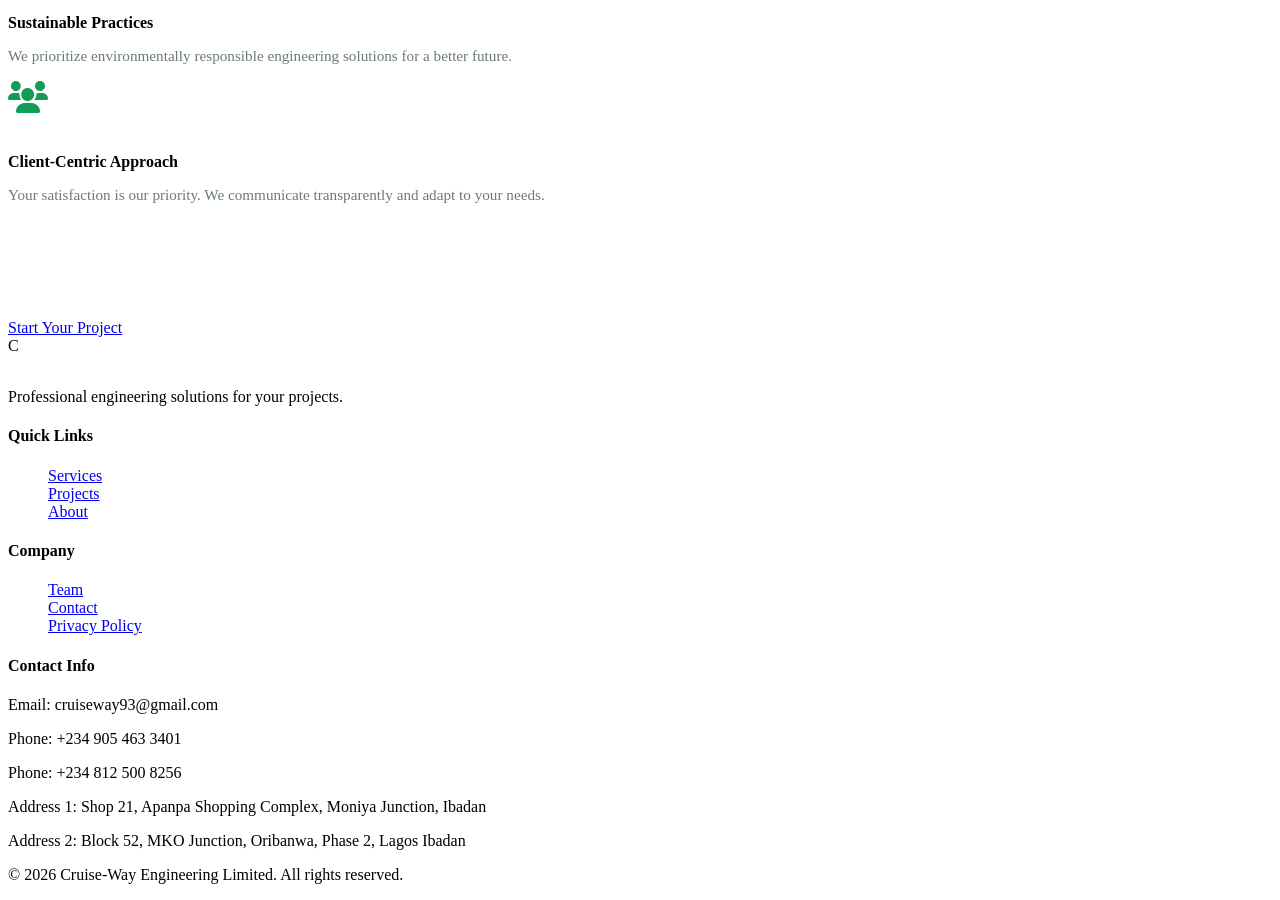
==== commit e0dad5e2: "new" ====
--- a/about.html
+++ b/about.html
@@ -1,4 +1,4 @@
-<!-- <!DOCTYPE html>
+<!DOCTYPE html>
 <html lang="en">
 <head>
   <meta charset="UTF-8">
@@ -264,4 +264,4 @@
 
   <script src="script.js"></script>
 </body>
-</html> -->
+</html>
--- a/style.css
+++ b/style.css
@@ -1,4 +1,4 @@
-/* hj */
+hj
 /* {
   margin: 0;
   padding: 0;
